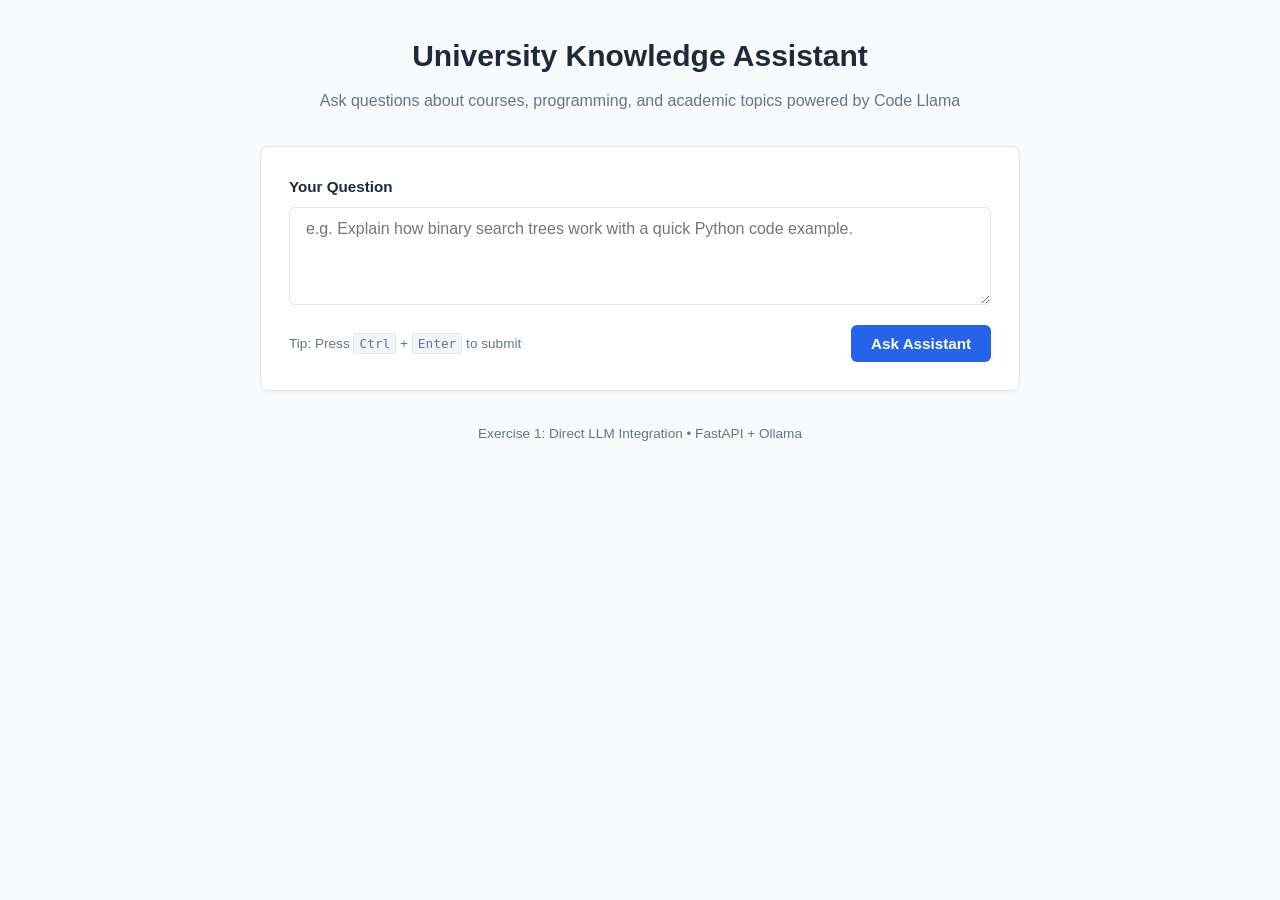
==== week-3/app/static/index.html @ bdd1252d "feat: add Week 3 Exercise 1 LLM application" ====
<!DOCTYPE html>
<html lang="en">
<head>
  <meta charset="UTF-8">
  <meta name="viewport" content="width=device-width, initial-scale=1.0">
  <title>University Knowledge Assistant</title>
  <link rel="stylesheet" href="style.css">
</head>
<body>
  <div class="container">
    <header class="app-header">
      <h1>University Knowledge Assistant</h1>
      <p class="subtitle">Ask questions about courses, programming, and academic topics powered by Code Llama</p>
    </header>

    <main class="app-card">
      <form id="ask-form">
        <label for="question-input" class="form-label">Your Question</label>
        <textarea
          id="question-input"
          name="question"
          rows="4"
          placeholder="e.g. Explain how binary search trees work with a quick Python code example."
          required
        ></textarea>
        
        <div class="form-actions">
          <span class="hint">Tip: Press <kbd>Ctrl</kbd> + <kbd>Enter</kbd> to submit</span>
          <button type="submit" id="ask-btn">Ask Assistant</button>
        </div>
      </form>

      <!-- Loading State -->
      <div id="loading-state" class="state-box hidden" role="status" aria-live="polite">
        <div class="spinner"></div>
        <p>Generating answer with Code Llama...</p>
      </div>

      <!-- Error Banner -->
      <div id="error-state" class="state-box error-box hidden" role="alert">
        <span class="error-icon">⚠️</span>
        <div class="error-content">
          <strong>Error:</strong>
          <span id="error-message"></span>
        </div>
      </div>

      <!-- Response Area -->
      <section id="response-container" class="response-section hidden" aria-live="polite">
        <div class="response-header">
          <h2>Assistant Response</h2>
          <button type="button" id="copy-btn" class="secondary-btn">Copy</button>
        </div>
        <div id="response-output" class="response-text"></div>
      </section>
    </main>

    <footer class="app-footer">
      <p>Exercise 1: Direct LLM Integration &bull; FastAPI + Ollama</p>
    </footer>
  </div>

  <script src="app.js"></script>
</body>
</html>
---- week-3/app/static/style.css ----
/* University Knowledge Assistant - Exercise 1 Styling */
:root {
  --primary-color: #2563eb;
  --primary-hover: #1d4ed8;
  --bg-color: #f8fafc;
  --card-bg: #ffffff;
  --text-main: #1e293b;
  --text-muted: #64748b;
  --border-color: #e2e8f0;
  --error-bg: #fef2f2;
  --error-border: #fecaca;
  --error-text: #991b1b;
  --code-bg: #f1f5f9;
}

* {
  box-sizing: border-box;
  margin: 0;
  padding: 0;
}

body {
  font-family: -apple-system, BlinkMacSystemFont, "Segoe UI", Roboto, "Helvetica Neue", Arial, sans-serif;
  background-color: var(--bg-color);
  color: var(--text-main);
  line-height: 1.6;
  padding: 2rem 1rem;
}

.container {
  max-width: 760px;
  margin: 0 auto;
}

.app-header {
  text-align: center;
  margin-bottom: 2rem;
}

.app-header h1 {
  font-size: 1.875rem;
  font-weight: 700;
  color: var(--text-main);
  margin-bottom: 0.5rem;
}

.app-header .subtitle {
  color: var(--text-muted);
  font-size: 1rem;
}

.app-card {
  background-color: var(--card-bg);
  border: 1px solid var(--border-color);
  border-radius: 8px;
  padding: 1.75rem;
  box-shadow: 0 1px 3px rgba(0, 0, 0, 0.05);
}

.form-label {
  display: block;
  font-weight: 600;
  margin-bottom: 0.5rem;
  font-size: 0.95rem;
}

textarea {
  width: 100%;
  padding: 0.75rem 1rem;
  border: 1px solid var(--border-color);
  border-radius: 6px;
  font-size: 1rem;
  font-family: inherit;
  resize: vertical;
  color: var(--text-main);
  outline: none;
  transition: border-color 0.15s ease;
}

textarea:focus {
  border-color: var(--primary-color);
  box-shadow: 0 0 0 3px rgba(37, 99, 235, 0.15);
}

.form-actions {
  display: flex;
  justify-content: space-between;
  align-items: center;
  margin-top: 0.75rem;
}

.hint {
  font-size: 0.85rem;
  color: var(--text-muted);
}

kbd {
  background: var(--code-bg);
  border: 1px solid var(--border-color);
  border-radius: 3px;
  padding: 2px 5px;
  font-size: 0.8rem;
}

button {
  cursor: pointer;
  font-weight: 600;
  border: none;
  border-radius: 6px;
  transition: background-color 0.15s ease;
}

#ask-btn {
  background-color: var(--primary-color);
  color: #ffffff;
  padding: 0.65rem 1.25rem;
  font-size: 0.95rem;
}

#ask-btn:hover:not(:disabled) {
  background-color: var(--primary-hover);
}

#ask-btn:disabled {
  background-color: #94a3b8;
  cursor: not-allowed;
}

.secondary-btn {
  background: transparent;
  border: 1px solid var(--border-color);
  color: var(--text-muted);
  padding: 0.25rem 0.65rem;
  font-size: 0.85rem;
}

.secondary-btn:hover {
  background-color: var(--code-bg);
  color: var(--text-main);
}

/* States */
.state-box {
  margin-top: 1.5rem;
  padding: 1rem;
  border-radius: 6px;
  display: flex;
  align-items: center;
  gap: 0.75rem;
}

#loading-state {
  background-color: #eff6ff;
  border: 1px solid #bfdbfe;
  color: #1e40af;
}

.spinner {
  width: 20px;
  height: 20px;
  border: 3px solid #bfdbfe;
  border-top-color: var(--primary-color);
  border-radius: 50%;
  animation: spin 0.8s linear infinite;
}

@keyframes spin {
  to { transform: rotate(360deg); }
}

.error-box {
  background-color: var(--error-bg);
  border: 1px solid var(--error-border);
  color: var(--error-text);
}

.error-icon {
  font-size: 1.25rem;
}

/* Response Section */
.response-section {
  margin-top: 1.75rem;
  padding-top: 1.5rem;
  border-top: 1px solid var(--border-color);
}

.response-header {
  display: flex;
  justify-content: space-between;
  align-items: center;
  margin-bottom: 0.75rem;
}

.response-header h2 {
  font-size: 1.15rem;
  font-weight: 600;
}

.response-text {
  background-color: var(--code-bg);
  border: 1px solid var(--border-color);
  border-radius: 6px;
  padding: 1rem;
  font-size: 0.95rem;
  white-space: pre-wrap;
  word-break: break-word;
  font-family: ui-monospace, SFMono-Regular, Menlo, Monaco, Consolas, monospace;
  color: #0f172a;
}

.app-footer {
  text-align: center;
  margin-top: 2rem;
  color: var(--text-muted);
  font-size: 0.85rem;
}

.hidden {
  display: none !important;
}
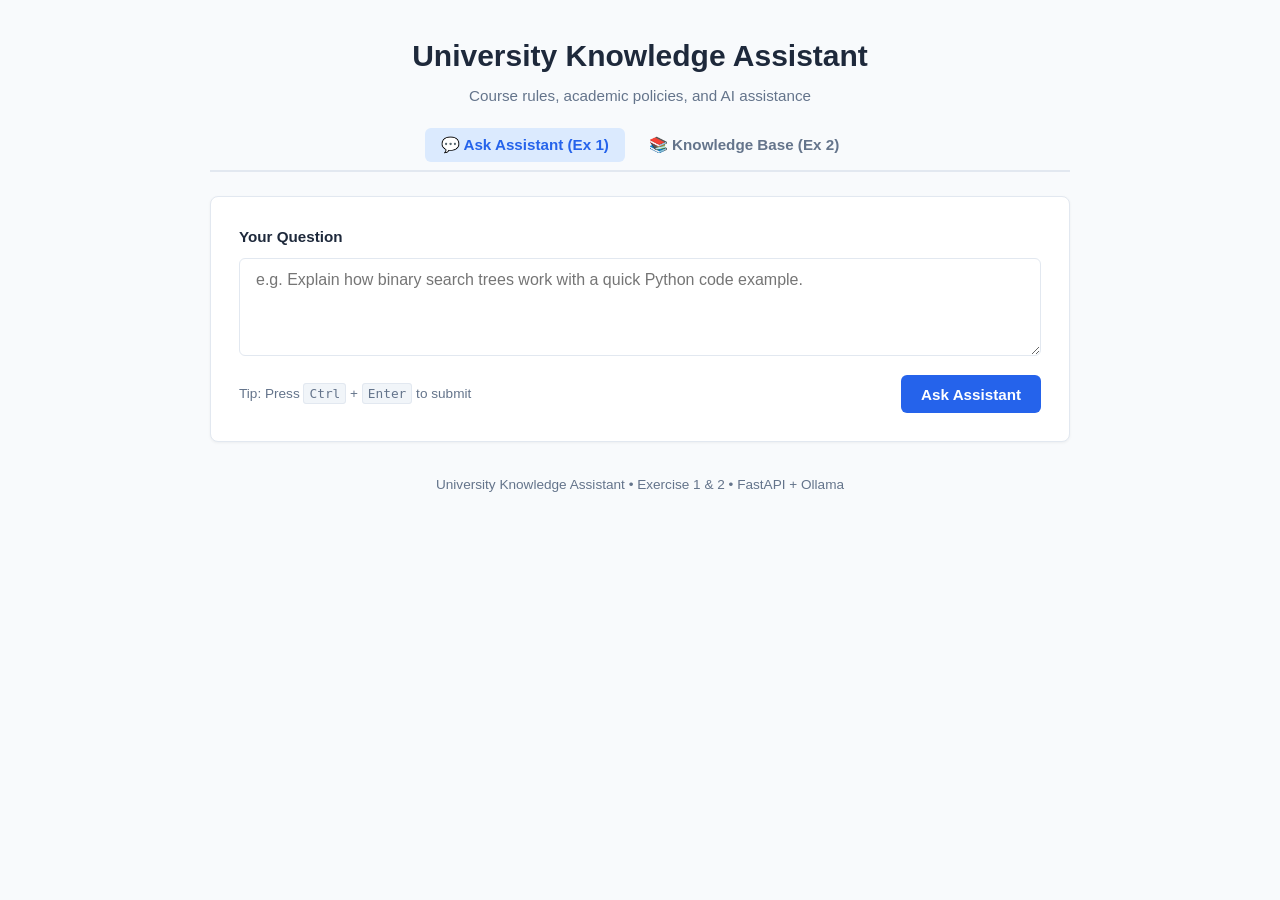
==== commit 3037d301: "feat: implement Week 3 Exercise 2 knowledge base" ====
--- a/week-3/app/static/index.html
+++ b/week-3/app/static/index.html
@@ -10,53 +10,123 @@
   <div class="container">
     <header class="app-header">
       <h1>University Knowledge Assistant</h1>
-      <p class="subtitle">Ask questions about courses, programming, and academic topics powered by Code Llama</p>
+      <p class="subtitle">Course rules, academic policies, and AI assistance</p>
+      
+      <!-- Tab Navigation -->
+      <nav class="nav-tabs" role="tablist">
+        <button type="button" class="tab-btn active" id="tab-ask" data-target="view-ask" role="tab" aria-selected="true">
+          💬 Ask Assistant (Ex 1)
+        </button>
+        <button type="button" class="tab-btn" id="tab-kb" data-target="view-kb" role="tab" aria-selected="false">
+          📚 Knowledge Base (Ex 2)
+        </button>
+      </nav>
     </header>
 
-    <main class="app-card">
-      <form id="ask-form">
-        <label for="question-input" class="form-label">Your Question</label>
-        <textarea
-          id="question-input"
-          name="question"
-          rows="4"
-          placeholder="e.g. Explain how binary search trees work with a quick Python code example."
-          required
-        ></textarea>
-        
-        <div class="form-actions">
-          <span class="hint">Tip: Press <kbd>Ctrl</kbd> + <kbd>Enter</kbd> to submit</span>
-          <button type="submit" id="ask-btn">Ask Assistant</button>
+    <!-- TAB 1: ASK ASSISTANT (EXERCISE 1) -->
+    <main id="view-ask" class="tab-view active">
+      <div class="app-card">
+        <form id="ask-form">
+          <label for="question-input" class="form-label">Your Question</label>
+          <textarea
+            id="question-input"
+            name="question"
+            rows="4"
+            placeholder="e.g. Explain how binary search trees work with a quick Python code example."
+            required
+          ></textarea>
+          
+          <div class="form-actions">
+            <span class="hint">Tip: Press <kbd>Ctrl</kbd> + <kbd>Enter</kbd> to submit</span>
+            <button type="submit" id="ask-btn">Ask Assistant</button>
+          </div>
+        </form>
+
+        <!-- Loading State -->
+        <div id="loading-state" class="state-box hidden" role="status" aria-live="polite">
+          <div class="spinner"></div>
+          <p>Generating answer with Code Llama...</p>
         </div>
-      </form>
 
-      <!-- Loading State -->
-      <div id="loading-state" class="state-box hidden" role="status" aria-live="polite">
-        <div class="spinner"></div>
-        <p>Generating answer with Code Llama...</p>
+        <!-- Error Banner -->
+        <div id="error-state" class="state-box error-box hidden" role="alert">
+          <span class="error-icon">⚠️</span>
+          <div class="error-content">
+            <strong>Error:</strong>
+            <span id="error-message"></span>
+          </div>
+        </div>
+
+        <!-- Response Area -->
+        <section id="response-container" class="response-section hidden" aria-live="polite">
+          <div class="response-header">
+            <h2>Assistant Response</h2>
+            <button type="button" id="copy-btn" class="secondary-btn">Copy</button>
+          </div>
+          <div id="response-output" class="response-text"></div>
+        </section>
       </div>
+    </main>
 
-      <!-- Error Banner -->
-      <div id="error-state" class="state-box error-box hidden" role="alert">
-        <span class="error-icon">⚠️</span>
-        <div class="error-content">
-          <strong>Error:</strong>
-          <span id="error-message"></span>
+    <!-- TAB 2: KNOWLEDGE BASE INSPECTOR (EXERCISE 2) -->
+    <section id="view-kb" class="tab-view hidden">
+      <!-- Knowledge Base Summary Bar -->
+      <div class="kb-summary-grid">
+        <div class="summary-card">
+          <span class="summary-label">Documents</span>
+          <span class="summary-value" id="stat-docs">-</span>
+        </div>
+        <div class="summary-card">
+          <span class="summary-label">Total Chunks</span>
+          <span class="summary-value" id="stat-chunks">-</span>
+        </div>
+        <div class="summary-card">
+          <span class="summary-label">Embedding Model</span>
+          <span class="summary-value font-mono" id="stat-model">-</span>
+        </div>
+        <div class="summary-card">
+          <span class="summary-label">Vector Dimension</span>
+          <span class="summary-value font-mono" id="stat-dim">-</span>
         </div>
       </div>
 
-      <!-- Response Area -->
-      <section id="response-container" class="response-section hidden" aria-live="polite">
-        <div class="response-header">
-          <h2>Assistant Response</h2>
-          <button type="button" id="copy-btn" class="secondary-btn">Copy</button>
+      <div class="kb-actions-bar">
+        <div class="kb-status-indicator">
+          <span class="status-dot" id="kb-status-dot"></span>
+          <span id="kb-status-text">Checking status...</span>
         </div>
-        <div id="response-output" class="response-text"></div>
-      </section>
-    </main>
+        <button type="button" id="btn-reindex" class="primary-btn-sm">
+          ⚡ Re-index Knowledge Base
+        </button>
+      </div>
+
+      <!-- Document & Chunk Inspection Layout -->
+      <div class="kb-inspector-container">
+        <!-- Document Selection & Preview -->
+        <div class="kb-panel">
+          <div class="panel-header">
+            <h3>Original University Documents</h3>
+            <select id="doc-selector" aria-label="Select document to inspect"></select>
+          </div>
+          <div class="doc-meta-info" id="doc-meta-info"></div>
+          <pre class="doc-preview-box" id="doc-preview-content">Select a document to view content...</pre>
+        </div>
+
+        <!-- Generated Chunks & Vector Representation -->
+        <div class="kb-panel">
+          <div class="panel-header">
+            <h3>Generated Chunks & Vector Vectors</h3>
+            <span class="chunk-count-badge" id="visible-chunk-count">0 Chunks</span>
+          </div>
+          <div id="chunks-list" class="chunks-container">
+            <p class="empty-notice">Load or select a document to inspect its semantic chunks.</p>
+          </div>
+        </div>
+      </div>
+    </section>
 
     <footer class="app-footer">
-      <p>Exercise 1: Direct LLM Integration &bull; FastAPI + Ollama</p>
+      <p>University Knowledge Assistant &bull; Exercise 1 & 2 &bull; FastAPI + Ollama</p>
     </footer>
   </div>
 
--- a/week-3/app/static/style.css
+++ b/week-3/app/static/style.css
@@ -1,4 +1,4 @@
-/* University Knowledge Assistant - Exercise 1 Styling */
+/* University Knowledge Assistant - Exercise 1 & 2 Styling */
 :root {
   --primary-color: #2563eb;
   --primary-hover: #1d4ed8;
@@ -11,6 +11,8 @@
   --error-border: #fecaca;
   --error-text: #991b1b;
   --code-bg: #f1f5f9;
+  --success-color: #10b981;
+  --warning-color: #f59e0b;
 }
 
 * {
@@ -28,25 +30,61 @@
 }
 
 .container {
-  max-width: 760px;
+  max-width: 860px;
   margin: 0 auto;
 }
 
 .app-header {
   text-align: center;
-  margin-bottom: 2rem;
+  margin-bottom: 1.5rem;
 }
 
 .app-header h1 {
   font-size: 1.875rem;
   font-weight: 700;
   color: var(--text-main);
-  margin-bottom: 0.5rem;
+  margin-bottom: 0.25rem;
 }
 
 .app-header .subtitle {
   color: var(--text-muted);
-  font-size: 1rem;
+  font-size: 0.95rem;
+  margin-bottom: 1.25rem;
+}
+
+/* Tabs */
+.nav-tabs {
+  display: flex;
+  justify-content: center;
+  gap: 0.5rem;
+  border-bottom: 2px solid var(--border-color);
+  padding-bottom: 0.5rem;
+}
+
+.tab-btn {
+  background: transparent;
+  border: none;
+  font-size: 0.95rem;
+  font-weight: 600;
+  color: var(--text-muted);
+  padding: 0.5rem 1rem;
+  border-radius: 6px;
+  cursor: pointer;
+  transition: all 0.15s ease;
+}
+
+.tab-btn:hover {
+  background-color: #e2e8f0;
+  color: var(--text-main);
+}
+
+.tab-btn.active {
+  background-color: #dbeafe;
+  color: var(--primary-color);
+}
+
+.tab-view {
+  margin-top: 1.25rem;
 }
 
 .app-card {
@@ -124,6 +162,17 @@
 #ask-btn:disabled {
   background-color: #94a3b8;
   cursor: not-allowed;
+}
+
+.primary-btn-sm {
+  background-color: var(--primary-color);
+  color: #ffffff;
+  padding: 0.45rem 0.85rem;
+  font-size: 0.85rem;
+}
+
+.primary-btn-sm:hover {
+  background-color: var(--primary-hover);
 }
 
 .secondary-btn {
@@ -209,6 +258,226 @@
   color: #0f172a;
 }
 
+/* ===================================================
+   Exercise 2: Knowledge Base Inspector Styles
+   =================================================== */
+
+.kb-summary-grid {
+  display: grid;
+  grid-template-columns: repeat(auto-fit, minmax(180px, 1fr));
+  gap: 0.75rem;
+  margin-bottom: 1rem;
+}
+
+.summary-card {
+  background: var(--card-bg);
+  border: 1px solid var(--border-color);
+  border-radius: 6px;
+  padding: 0.85rem 1rem;
+  display: flex;
+  flex-direction: column;
+}
+
+.summary-label {
+  font-size: 0.75rem;
+  text-transform: uppercase;
+  color: var(--text-muted);
+  font-weight: 600;
+  letter-spacing: 0.5px;
+}
+
+.summary-value {
+  font-size: 1.35rem;
+  font-weight: 700;
+  color: var(--text-main);
+  margin-top: 0.25rem;
+}
+
+.font-mono {
+  font-family: ui-monospace, SFMono-Regular, Menlo, Monaco, monospace;
+  font-size: 1rem;
+}
+
+.kb-actions-bar {
+  display: flex;
+  justify-content: space-between;
+  align-items: center;
+  background: var(--card-bg);
+  border: 1px solid var(--border-color);
+  border-radius: 6px;
+  padding: 0.65rem 1rem;
+  margin-bottom: 1.25rem;
+}
+
+.kb-status-indicator {
+  display: flex;
+  align-items: center;
+  gap: 0.5rem;
+  font-size: 0.9rem;
+  font-weight: 500;
+}
+
+.status-dot {
+  width: 10px;
+  height: 10px;
+  border-radius: 50%;
+  background-color: var(--text-muted);
+}
+
+.status-dot.ready {
+  background-color: var(--success-color);
+}
+
+.status-dot.warning {
+  background-color: var(--warning-color);
+}
+
+.kb-inspector-container {
+  display: flex;
+  flex-direction: column;
+  gap: 1.25rem;
+}
+
+.kb-panel {
+  background: var(--card-bg);
+  border: 1px solid var(--border-color);
+  border-radius: 8px;
+  padding: 1.25rem;
+}
+
+.panel-header {
+  display: flex;
+  justify-content: space-between;
+  align-items: center;
+  margin-bottom: 0.75rem;
+}
+
+.panel-header h3 {
+  font-size: 1.05rem;
+  font-weight: 600;
+}
+
+select {
+  padding: 0.4rem 0.75rem;
+  border: 1px solid var(--border-color);
+  border-radius: 6px;
+  font-size: 0.9rem;
+  background: #ffffff;
+  color: var(--text-main);
+  outline: none;
+}
+
+.doc-meta-info {
+  font-size: 0.8rem;
+  color: var(--text-muted);
+  margin-bottom: 0.5rem;
+}
+
+.doc-preview-box {
+  background: var(--code-bg);
+  border: 1px solid var(--border-color);
+  border-radius: 6px;
+  padding: 0.85rem;
+  font-size: 0.85rem;
+  font-family: ui-monospace, SFMono-Regular, Menlo, Monaco, monospace;
+  white-space: pre-wrap;
+  max-height: 220px;
+  overflow-y: auto;
+}
+
+.chunk-count-badge {
+  background: #e0f2fe;
+  color: #0369a1;
+  padding: 0.2rem 0.6rem;
+  border-radius: 12px;
+  font-size: 0.8rem;
+  font-weight: 600;
+}
+
+.chunks-container {
+  display: flex;
+  flex-direction: column;
+  gap: 0.85rem;
+  max-height: 480px;
+  overflow-y: auto;
+  padding-right: 0.25rem;
+}
+
+.chunk-card {
+  border: 1px solid var(--border-color);
+  border-radius: 6px;
+  padding: 0.85rem;
+  background: #fafafa;
+}
+
+.chunk-header {
+  display: flex;
+  justify-content: space-between;
+  align-items: center;
+  margin-bottom: 0.4rem;
+}
+
+.chunk-id-tag {
+  font-weight: 600;
+  font-size: 0.8rem;
+  background: #e2e8f0;
+  padding: 0.15rem 0.45rem;
+  border-radius: 4px;
+  font-family: ui-monospace, SFMono-Regular, Menlo, monospace;
+}
+
+.chunk-section-tag {
+  font-size: 0.8rem;
+  color: var(--text-muted);
+  font-weight: 500;
+}
+
+.chunk-body {
+  font-size: 0.9rem;
+  line-height: 1.5;
+  color: var(--text-main);
+  margin-bottom: 0.65rem;
+  background: #ffffff;
+  padding: 0.5rem;
+  border-radius: 4px;
+  border: 1px solid #f1f5f9;
+}
+
+.chunk-vector-box {
+  background: #f8fafc;
+  border: 1px solid #e2e8f0;
+  border-radius: 4px;
+  padding: 0.45rem 0.65rem;
+  font-size: 0.78rem;
+  font-family: ui-monospace, SFMono-Regular, Menlo, monospace;
+}
+
+.vector-summary {
+  display: flex;
+  justify-content: space-between;
+  cursor: pointer;
+  user-select: none;
+  font-weight: 600;
+  color: var(--primary-color);
+}
+
+.vector-full {
+  margin-top: 0.4rem;
+  padding-top: 0.4rem;
+  border-top: 1px dashed var(--border-color);
+  word-break: break-all;
+  color: var(--text-muted);
+  max-height: 100px;
+  overflow-y: auto;
+}
+
+.empty-notice {
+  color: var(--text-muted);
+  font-size: 0.9rem;
+  text-align: center;
+  padding: 1.5rem;
+}
+
 .app-footer {
   text-align: center;
   margin-top: 2rem;
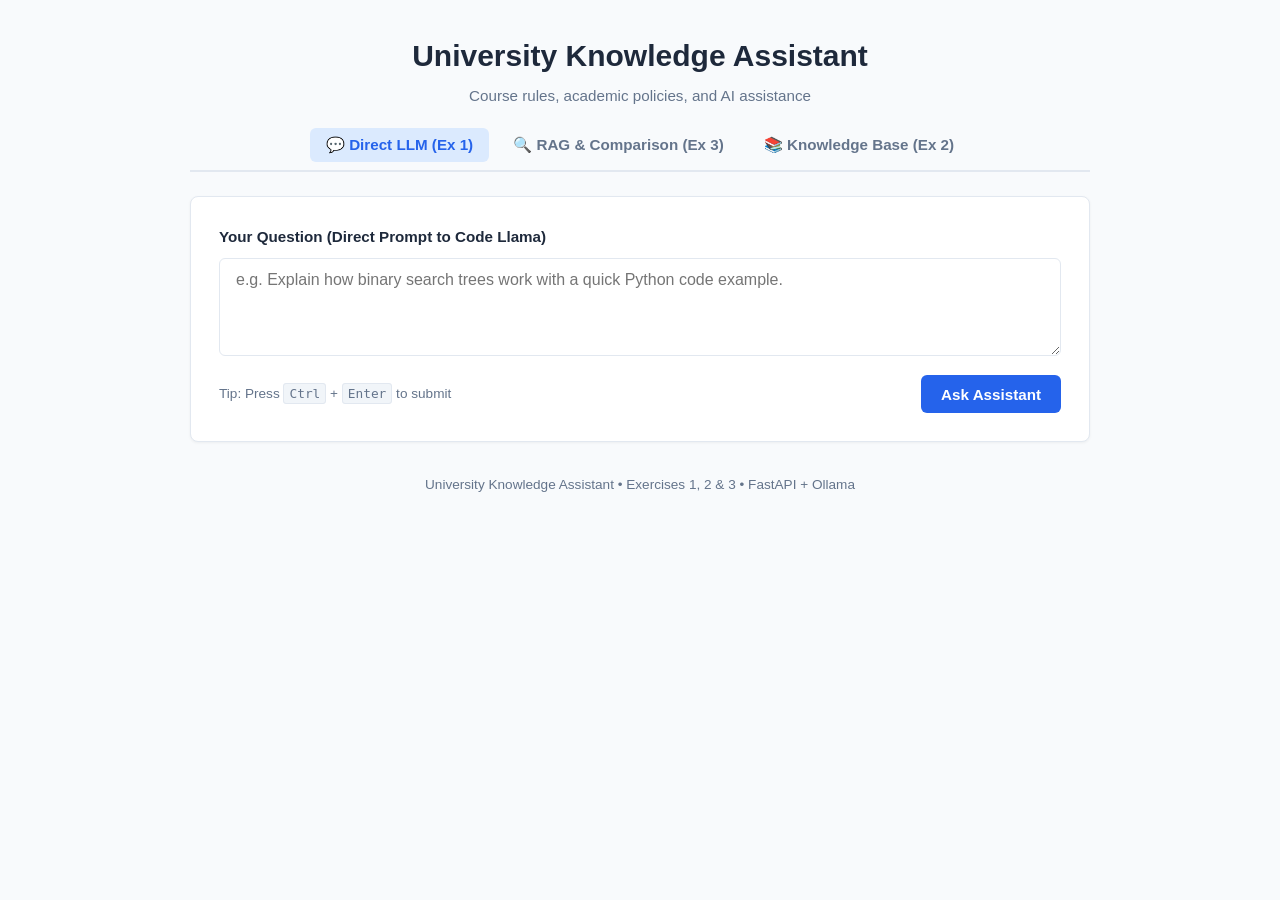
==== commit 884a8088: "feat: implement Week 3 Exercise 3 RAG pipeline" ====
--- a/week-3/app/static/index.html
+++ b/week-3/app/static/index.html
@@ -15,7 +15,10 @@
       <!-- Tab Navigation -->
       <nav class="nav-tabs" role="tablist">
         <button type="button" class="tab-btn active" id="tab-ask" data-target="view-ask" role="tab" aria-selected="true">
-          💬 Ask Assistant (Ex 1)
+          💬 Direct LLM (Ex 1)
+        </button>
+        <button type="button" class="tab-btn" id="tab-rag" data-target="view-rag" role="tab" aria-selected="false">
+          🔍 RAG & Comparison (Ex 3)
         </button>
         <button type="button" class="tab-btn" id="tab-kb" data-target="view-kb" role="tab" aria-selected="false">
           📚 Knowledge Base (Ex 2)
@@ -23,11 +26,13 @@
       </nav>
     </header>
 
-    <!-- TAB 1: ASK ASSISTANT (EXERCISE 1) -->
+    <!-- ===================================================
+         TAB 1: DIRECT LLM (EXERCISE 1 - PRESERVED UNTOUCHED)
+         =================================================== -->
     <main id="view-ask" class="tab-view active">
       <div class="app-card">
         <form id="ask-form">
-          <label for="question-input" class="form-label">Your Question</label>
+          <label for="question-input" class="form-label">Your Question (Direct Prompt to Code Llama)</label>
           <textarea
             id="question-input"
             name="question"
@@ -60,7 +65,7 @@
         <!-- Response Area -->
         <section id="response-container" class="response-section hidden" aria-live="polite">
           <div class="response-header">
-            <h2>Assistant Response</h2>
+            <h2>Direct LLM Response</h2>
             <button type="button" id="copy-btn" class="secondary-btn">Copy</button>
           </div>
           <div id="response-output" class="response-text"></div>
@@ -68,7 +73,113 @@
       </div>
     </main>
 
-    <!-- TAB 2: KNOWLEDGE BASE INSPECTOR (EXERCISE 2) -->
+    <!-- ===================================================
+         TAB 2: RAG & COMPARISON (EXERCISE 3)
+         =================================================== -->
+    <section id="view-rag" class="tab-view hidden">
+      <div class="app-card">
+        <div class="rag-info-banner">
+          <span class="info-icon">ℹ️</span>
+          <div>
+            <strong>Retrieval-Augmented Generation (RAG):</strong>
+            Questions are converted to query vectors, matched against the university policy knowledge base via cosine similarity, and provided as grounded evidence to Code Llama.
+          </div>
+        </div>
+
+        <form id="rag-form">
+          <label for="rag-question-input" class="form-label">Ask About University Policies</label>
+          <textarea
+            id="rag-question-input"
+            name="rag-question"
+            rows="3"
+            placeholder="e.g. What is the minimum attendance required and can it be condoned on medical grounds?"
+            required
+          ></textarea>
+
+          <div class="rag-options-row">
+            <div class="top-k-selector">
+              <label for="rag-top-k">Retrieve Top-K Chunks:</label>
+              <select id="rag-top-k">
+                <option value="2">2 Chunks</option>
+                <option value="3" selected>3 Chunks</option>
+                <option value="5">5 Chunks</option>
+              </select>
+            </div>
+            <div class="rag-btn-group">
+              <button type="button" id="btn-rag-ask" class="primary-btn">
+                🔍 Ask with RAG
+              </button>
+              <button type="button" id="btn-rag-compare" class="compare-btn">
+                ⚖️ Compare Direct vs RAG
+              </button>
+            </div>
+          </div>
+        </form>
+
+        <!-- RAG Loading State -->
+        <div id="rag-loading-state" class="state-box hidden" role="status" aria-live="polite">
+          <div class="spinner"></div>
+          <p id="rag-loading-text">Performing vector similarity search & running Code Llama...</p>
+        </div>
+
+        <!-- RAG Error Banner -->
+        <div id="rag-error-state" class="state-box error-box hidden" role="alert">
+          <span class="error-icon">⚠️</span>
+          <div class="error-content">
+            <strong>Error:</strong>
+            <span id="rag-error-message"></span>
+          </div>
+        </div>
+
+        <!-- RAG Single Response Output -->
+        <div id="rag-single-output-container" class="hidden">
+          <section class="response-section">
+            <div class="response-header">
+              <h2>Grounded Assistant Response</h2>
+              <button type="button" id="rag-copy-btn" class="secondary-btn">Copy</button>
+            </div>
+            <div id="rag-single-answer" class="response-text"></div>
+          </section>
+        </div>
+
+        <!-- Comparison Side-by-Side Output -->
+        <div id="rag-compare-output-container" class="hidden">
+          <div class="compare-grid">
+            <div class="compare-column">
+              <div class="compare-col-header direct-header">
+                <h3>Direct LLM (Without Retrieval)</h3>
+                <span class="pill-badge">Exercise 1 Flow</span>
+              </div>
+              <p class="compare-hint">Raw model completion without policy knowledge base.</p>
+              <div id="compare-direct-answer" class="response-text compare-text"></div>
+            </div>
+
+            <div class="compare-column">
+              <div class="compare-col-header rag-header">
+                <h3>RAG Augmented (With Context)</h3>
+                <span class="pill-badge green-badge">Exercise 3 Flow</span>
+              </div>
+              <p class="compare-hint">Grounded response conditioned on retrieved policy chunks.</p>
+              <div id="compare-rag-answer" class="response-text compare-text"></div>
+            </div>
+          </div>
+        </div>
+
+        <!-- Retrieved Context Chunks Display (Shows for both RAG and Compare) -->
+        <section id="retrieved-context-container" class="retrieved-context-section hidden">
+          <div class="context-header">
+            <h3>Retrieved Context Evidence (Cosine Similarity Ranking)</h3>
+            <span class="similarity-info-tag">Pure Python Cosine Similarity</span>
+          </div>
+          <p class="context-subtext">These policy chunks were retrieved from the knowledge base and injected into the prompt:</p>
+          <div id="retrieved-chunks-list" class="retrieved-chunks-grid"></div>
+        </section>
+      </div>
+    </section>
+
+    <!-- ===================================================
+         TAB 3: KNOWLEDGE BASE INSPECTOR (EXERCISE 2)
+         =================================================== -->
     <section id="view-kb" class="tab-view hidden">
       <!-- Knowledge Base Summary Bar -->
       <div class="kb-summary-grid">
@@ -126,7 +237,7 @@
     </section>
 
     <footer class="app-footer">
-      <p>University Knowledge Assistant &bull; Exercise 1 & 2 &bull; FastAPI + Ollama</p>
+      <p>University Knowledge Assistant &bull; Exercises 1, 2 & 3 &bull; FastAPI + Ollama</p>
     </footer>
   </div>
 
--- a/week-3/app/static/style.css
+++ b/week-3/app/static/style.css
@@ -1,7 +1,9 @@
-/* University Knowledge Assistant - Exercise 1 & 2 Styling */
+/* University Knowledge Assistant - Exercise 1, 2 & 3 Styling */
 :root {
   --primary-color: #2563eb;
   --primary-hover: #1d4ed8;
+  --compare-color: #7c3aed;
+  --compare-hover: #6d28d9;
   --bg-color: #f8fafc;
   --card-bg: #ffffff;
   --text-main: #1e293b;
@@ -30,7 +32,7 @@
 }
 
 .container {
-  max-width: 860px;
+  max-width: 900px;
   margin: 0 auto;
 }
 
@@ -148,20 +150,31 @@
   transition: background-color 0.15s ease;
 }
 
-#ask-btn {
+#ask-btn, .primary-btn {
   background-color: var(--primary-color);
   color: #ffffff;
   padding: 0.65rem 1.25rem;
   font-size: 0.95rem;
 }
 
-#ask-btn:hover:not(:disabled) {
+#ask-btn:hover:not(:disabled), .primary-btn:hover:not(:disabled) {
   background-color: var(--primary-hover);
 }
 
-#ask-btn:disabled {
+#ask-btn:disabled, .primary-btn:disabled, .compare-btn:disabled {
   background-color: #94a3b8;
   cursor: not-allowed;
+}
+
+.compare-btn {
+  background-color: var(--compare-color);
+  color: #ffffff;
+  padding: 0.65rem 1.25rem;
+  font-size: 0.95rem;
+}
+
+.compare-btn:hover:not(:disabled) {
+  background-color: var(--compare-hover);
 }
 
 .primary-btn-sm {
@@ -198,7 +211,7 @@
   gap: 0.75rem;
 }
 
-#loading-state {
+#loading-state, #rag-loading-state {
   background-color: #eff6ff;
   border: 1px solid #bfdbfe;
   color: #1e40af;
@@ -259,6 +272,191 @@
 }
 
 /* ===================================================
+   Exercise 3: RAG & Comparison Styles
+   =================================================== */
+
+.rag-info-banner {
+  background-color: #f0fdf4;
+  border: 1px solid #bbf7d0;
+  color: #166534;
+  border-radius: 6px;
+  padding: 0.85rem 1rem;
+  display: flex;
+  align-items: flex-start;
+  gap: 0.75rem;
+  margin-bottom: 1.25rem;
+  font-size: 0.9rem;
+}
+
+.rag-options-row {
+  display: flex;
+  justify-content: space-between;
+  align-items: center;
+  flex-wrap: wrap;
+  gap: 0.75rem;
+  margin-top: 0.75rem;
+}
+
+.top-k-selector {
+  display: flex;
+  align-items: center;
+  gap: 0.5rem;
+  font-size: 0.9rem;
+  color: var(--text-muted);
+}
+
+.rag-btn-group {
+  display: flex;
+  gap: 0.65rem;
+}
+
+/* Side-by-Side Comparison Layout */
+.compare-grid {
+  display: grid;
+  grid-template-columns: 1fr 1fr;
+  gap: 1.25rem;
+  margin-top: 1.75rem;
+  padding-top: 1.5rem;
+  border-top: 1px solid var(--border-color);
+}
+
+@media (max-width: 720px) {
+  .compare-grid {
+    grid-template-columns: 1fr;
+  }
+}
+
+.compare-column {
+  display: flex;
+  flex-direction: column;
+}
+
+.compare-col-header {
+  display: flex;
+  justify-content: space-between;
+  align-items: center;
+  margin-bottom: 0.25rem;
+}
+
+.compare-col-header h3 {
+  font-size: 1.05rem;
+  font-weight: 600;
+}
+
+.direct-header h3 {
+  color: #475569;
+}
+
+.rag-header h3 {
+  color: #15803d;
+}
+
+.compare-hint {
+  font-size: 0.8rem;
+  color: var(--text-muted);
+  margin-bottom: 0.6rem;
+}
+
+.pill-badge {
+  font-size: 0.72rem;
+  font-weight: 600;
+  background: #e2e8f0;
+  color: #475569;
+  padding: 0.15rem 0.5rem;
+  border-radius: 12px;
+}
+
+.green-badge {
+  background: #dcfce7;
+  color: #15803d;
+}
+
+.compare-text {
+  flex: 1;
+  min-height: 180px;
+}
+
+/* Retrieved Context Section */
+.retrieved-context-section {
+  margin-top: 2rem;
+  padding-top: 1.5rem;
+  border-top: 1px solid var(--border-color);
+}
+
+.context-header {
+  display: flex;
+  justify-content: space-between;
+  align-items: center;
+  margin-bottom: 0.25rem;
+}
+
+.context-header h3 {
+  font-size: 1.05rem;
+  font-weight: 600;
+}
+
+.similarity-info-tag {
+  font-size: 0.75rem;
+  background: #ede9fe;
+  color: #6d28d9;
+  font-weight: 600;
+  padding: 0.2rem 0.5rem;
+  border-radius: 4px;
+}
+
+.context-subtext {
+  font-size: 0.85rem;
+  color: var(--text-muted);
+  margin-bottom: 1rem;
+}
+
+.retrieved-chunks-grid {
+  display: flex;
+  flex-direction: column;
+  gap: 0.75rem;
+}
+
+.retrieved-chunk-card {
+  border: 1px solid #cbd5e1;
+  border-left: 4px solid var(--primary-color);
+  background: #ffffff;
+  border-radius: 6px;
+  padding: 0.85rem 1rem;
+}
+
+.chunk-meta-row {
+  display: flex;
+  justify-content: space-between;
+  align-items: center;
+  margin-bottom: 0.4rem;
+  font-size: 0.8rem;
+}
+
+.chunk-source-tag {
+  font-weight: 600;
+  color: var(--text-main);
+}
+
+.similarity-score-badge {
+  background: #dbeafe;
+  color: #1d4ed8;
+  padding: 0.2rem 0.55rem;
+  border-radius: 12px;
+  font-weight: 700;
+  font-family: ui-monospace, SFMono-Regular, Menlo, monospace;
+}
+
+.chunk-snippet-text {
+  font-size: 0.88rem;
+  color: #334155;
+  line-height: 1.5;
+  background: #f8fafc;
+  padding: 0.6rem;
+  border-radius: 4px;
+  border: 1px solid #f1f5f9;
+}
+
+/* ===================================================
    Exercise 2: Knowledge Base Inspector Styles
    =================================================== */
 
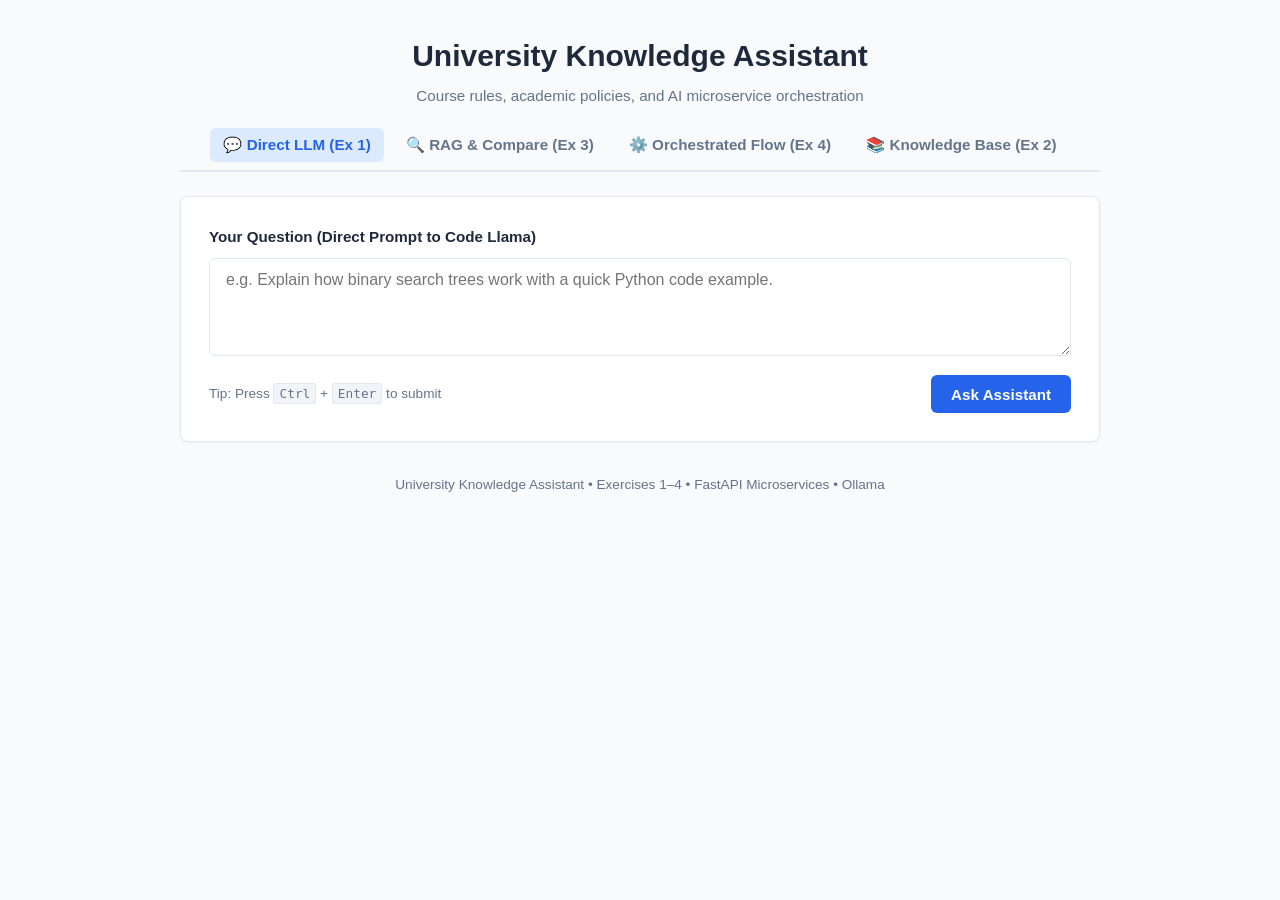
==== commit d1538e00: "feat: implement Week 3 Exercise 4 microservices orchestration" ====
--- a/week-3/app/static/index.html
+++ b/week-3/app/static/index.html
@@ -10,7 +10,7 @@
   <div class="container">
     <header class="app-header">
       <h1>University Knowledge Assistant</h1>
-      <p class="subtitle">Course rules, academic policies, and AI assistance</p>
+      <p class="subtitle">Course rules, academic policies, and AI microservice orchestration</p>
       
       <!-- Tab Navigation -->
       <nav class="nav-tabs" role="tablist">
@@ -18,7 +18,10 @@
           💬 Direct LLM (Ex 1)
         </button>
         <button type="button" class="tab-btn" id="tab-rag" data-target="view-rag" role="tab" aria-selected="false">
-          🔍 RAG & Comparison (Ex 3)
+          🔍 RAG & Compare (Ex 3)
+        </button>
+        <button type="button" class="tab-btn" id="tab-orchestrate" data-target="view-orchestrate" role="tab" aria-selected="false">
+          ⚙️ Orchestrated Flow (Ex 4)
         </button>
         <button type="button" class="tab-btn" id="tab-kb" data-target="view-kb" role="tab" aria-selected="false">
           📚 Knowledge Base (Ex 2)
@@ -178,7 +181,131 @@
     </section>
 
     <!-- ===================================================
-         TAB 3: KNOWLEDGE BASE INSPECTOR (EXERCISE 2)
+         TAB 3: ORCHESTRATED FLOW (EXERCISE 4)
+         =================================================== -->
+    <section id="view-orchestrate" class="tab-view hidden">
+      <!-- 3 Service Cards -->
+      <div class="services-topology-grid">
+        <div class="service-card" id="card-app-service">
+          <div class="service-card-header">
+            <span class="service-port">:8000</span>
+            <span class="service-status-dot active"></span>
+          </div>
+          <div class="service-card-title">Application Service</div>
+          <p class="service-card-desc">Gateway, Web UI & Orchestrator</p>
+          <span class="service-endpoint-tag">POST /api/orchestrate</span>
+        </div>
+
+        <div class="service-arrow">➔</div>
+
+        <div class="service-card" id="card-retrieval-service">
+          <div class="service-card-header">
+            <span class="service-port">:8001</span>
+            <span class="service-status-dot active"></span>
+          </div>
+          <div class="service-card-title">Retrieval Service</div>
+          <p class="service-card-desc">Embeddings & Cosine Search</p>
+          <span class="service-endpoint-tag">POST /retrieve</span>
+        </div>
+
+        <div class="service-arrow">➔</div>
+
+        <div class="service-card" id="card-llm-service">
+          <div class="service-card-header">
+            <span class="service-port">:8002</span>
+            <span class="service-status-dot active"></span>
+          </div>
+          <div class="service-card-title">LLM Service</div>
+          <p class="service-card-desc">Ollama Code Llama Interface</p>
+          <span class="service-endpoint-tag">POST /generate</span>
+        </div>
+      </div>
+
+      <div class="app-card" style="margin-top: 1rem;">
+        <!-- Architecture Workflow Diagram -->
+        <div class="flow-diagram-container">
+          <div class="flow-step-box">Browser</div>
+          <span class="flow-arrow">➔ :8000</span>
+          <div class="flow-step-box active-box">App Orchestrator</div>
+          <span class="flow-arrow">➔ :8001 /retrieve</span>
+          <div class="flow-step-box">Retrieval Svc</div>
+          <span class="flow-arrow">➔ :8002 /generate</span>
+          <div class="flow-step-box">LLM Svc</div>
+        </div>
+
+        <form id="orchestrate-form" style="margin-top: 1.25rem;">
+          <label for="orch-question-input" class="form-label">Ask Orchestrated Question</label>
+          <textarea
+            id="orch-question-input"
+            rows="3"
+            placeholder="e.g. What is the minimum attendance requirement and what happens if I am debarred?"
+            required
+          ></textarea>
+
+          <div class="rag-options-row">
+            <div class="top-k-selector">
+              <label for="orch-top-k">Top-K Context Chunks:</label>
+              <select id="orch-top-k">
+                <option value="2">2 Chunks</option>
+                <option value="3" selected>3 Chunks</option>
+                <option value="4">4 Chunks</option>
+              </select>
+            </div>
+            <button type="button" id="btn-orchestrate-run" class="primary-btn">
+              ⚡ Execute Orchestrated Pipeline
+            </button>
+          </div>
+        </form>
+
+        <!-- Orchestration Loading State -->
+        <div id="orch-loading-state" class="state-box hidden" role="status" aria-live="polite">
+          <div class="spinner"></div>
+          <p id="orch-loading-text">Orchestrating request across microservices (:8000 ➔ :8001 ➔ :8002)...</p>
+        </div>
+
+        <!-- Orchestration Error Banner -->
+        <div id="orch-error-state" class="state-box error-box hidden" role="alert">
+          <span class="error-icon">⚠️</span>
+          <div class="error-content">
+            <strong>Orchestration Error:</strong>
+            <span id="orch-error-message"></span>
+          </div>
+        </div>
+
+        <!-- Orchestration Output View -->
+        <div id="orch-output-container" class="hidden">
+          <!-- Final Answer -->
+          <section class="response-section">
+            <div class="response-header">
+              <h2>Orchestrated Grounded Answer</h2>
+              <button type="button" id="orch-copy-btn" class="secondary-btn">Copy</button>
+            </div>
+            <div id="orch-answer-text" class="response-text"></div>
+          </section>
+
+          <!-- Orchestration Trace Timeline -->
+          <section class="orchestration-trace-section">
+            <div class="trace-header-row">
+              <h3>Orchestration Trace (Monotonic Timings)</h3>
+              <span class="total-time-badge" id="orch-total-time">Total: 0.0 ms</span>
+            </div>
+            <p class="context-subtext">Verified HTTP communication trace recorded by the Application Service:</p>
+            <div class="timeline-container" id="orch-timeline-list"></div>
+          </section>
+
+          <!-- Retrieved Chunks -->
+          <section class="retrieved-context-section">
+            <div class="context-header">
+              <h3>Chunks Retrieved from Retrieval Service (:8001)</h3>
+            </div>
+            <div id="orch-chunks-list" class="retrieved-chunks-grid"></div>
+          </section>
+        </div>
+      </div>
+    </section>
+
+    <!-- ===================================================
+         TAB 4: KNOWLEDGE BASE INSPECTOR (EXERCISE 2)
          =================================================== -->
     <section id="view-kb" class="tab-view hidden">
       <!-- Knowledge Base Summary Bar -->
@@ -237,7 +364,7 @@
     </section>
 
     <footer class="app-footer">
-      <p>University Knowledge Assistant &bull; Exercises 1, 2 & 3 &bull; FastAPI + Ollama</p>
+      <p>University Knowledge Assistant &bull; Exercises 1–4 &bull; FastAPI Microservices &bull; Ollama</p>
     </footer>
   </div>
 
--- a/week-3/app/static/style.css
+++ b/week-3/app/static/style.css
@@ -1,4 +1,4 @@
-/* University Knowledge Assistant - Exercise 1, 2 & 3 Styling */
+/* University Knowledge Assistant - Exercise 1, 2, 3 & 4 Styling */
 :root {
   --primary-color: #2563eb;
   --primary-hover: #1d4ed8;
@@ -32,7 +32,7 @@
 }
 
 .container {
-  max-width: 900px;
+  max-width: 920px;
   margin: 0 auto;
 }
 
@@ -61,6 +61,7 @@
   gap: 0.5rem;
   border-bottom: 2px solid var(--border-color);
   padding-bottom: 0.5rem;
+  flex-wrap: wrap;
 }
 
 .tab-btn {
@@ -69,7 +70,7 @@
   font-size: 0.95rem;
   font-weight: 600;
   color: var(--text-muted);
-  padding: 0.5rem 1rem;
+  padding: 0.5rem 0.85rem;
   border-radius: 6px;
   cursor: pointer;
   transition: all 0.15s ease;
@@ -211,7 +212,7 @@
   gap: 0.75rem;
 }
 
-#loading-state, #rag-loading-state {
+#loading-state, #rag-loading-state, #orch-loading-state {
   background-color: #eff6ff;
   border: 1px solid #bfdbfe;
   color: #1e40af;
@@ -242,8 +243,8 @@
 
 /* Response Section */
 .response-section {
-  margin-top: 1.75rem;
-  padding-top: 1.5rem;
+  margin-top: 1.5rem;
+  padding-top: 1.25rem;
   border-top: 1px solid var(--border-color);
 }
 
@@ -310,7 +311,6 @@
   gap: 0.65rem;
 }
 
-/* Side-by-Side Comparison Layout */
 .compare-grid {
   display: grid;
   grid-template-columns: 1fr 1fr;
@@ -376,10 +376,9 @@
   min-height: 180px;
 }
 
-/* Retrieved Context Section */
 .retrieved-context-section {
-  margin-top: 2rem;
-  padding-top: 1.5rem;
+  margin-top: 1.75rem;
+  padding-top: 1.25rem;
   border-top: 1px solid var(--border-color);
 }
 
@@ -407,7 +406,7 @@
 .context-subtext {
   font-size: 0.85rem;
   color: var(--text-muted);
-  margin-bottom: 1rem;
+  margin-bottom: 0.75rem;
 }
 
 .retrieved-chunks-grid {
@@ -457,6 +456,207 @@
 }
 
 /* ===================================================
+   Exercise 4: Microservices & Orchestration Styles
+   =================================================== */
+
+.services-topology-grid {
+  display: flex;
+  align-items: center;
+  justify-content: space-between;
+  gap: 0.5rem;
+  margin-bottom: 1rem;
+  flex-wrap: wrap;
+}
+
+.service-card {
+  flex: 1;
+  min-width: 200px;
+  background: var(--card-bg);
+  border: 1px solid var(--border-color);
+  border-radius: 8px;
+  padding: 0.85rem 1rem;
+  box-shadow: 0 1px 2px rgba(0,0,0,0.04);
+}
+
+.service-card-header {
+  display: flex;
+  justify-content: space-between;
+  align-items: center;
+  margin-bottom: 0.25rem;
+}
+
+.service-port {
+  font-family: ui-monospace, SFMono-Regular, Menlo, monospace;
+  font-size: 0.8rem;
+  font-weight: 700;
+  color: var(--primary-color);
+  background: #eff6ff;
+  padding: 0.1rem 0.45rem;
+  border-radius: 4px;
+}
+
+.service-status-dot {
+  width: 8px;
+  height: 8px;
+  border-radius: 50%;
+  background-color: var(--success-color);
+}
+
+.service-card-title {
+  font-size: 0.95rem;
+  font-weight: 700;
+  color: var(--text-main);
+}
+
+.service-card-desc {
+  font-size: 0.8rem;
+  color: var(--text-muted);
+  margin-bottom: 0.4rem;
+}
+
+.service-endpoint-tag {
+  font-size: 0.72rem;
+  font-family: ui-monospace, monospace;
+  background: #f1f5f9;
+  color: #475569;
+  padding: 0.15rem 0.4rem;
+  border-radius: 4px;
+}
+
+.service-arrow {
+  color: var(--text-muted);
+  font-weight: bold;
+  font-size: 1.1rem;
+}
+
+@media (max-width: 680px) {
+  .service-arrow { display: none; }
+}
+
+.flow-diagram-container {
+  display: flex;
+  align-items: center;
+  gap: 0.4rem;
+  background: #f8fafc;
+  border: 1px solid var(--border-color);
+  border-radius: 6px;
+  padding: 0.65rem 0.85rem;
+  overflow-x: auto;
+  font-size: 0.8rem;
+  font-weight: 600;
+}
+
+.flow-step-box {
+  background: #ffffff;
+  border: 1px solid var(--border-color);
+  padding: 0.25rem 0.6rem;
+  border-radius: 4px;
+  color: var(--text-main);
+  white-space: nowrap;
+}
+
+.flow-step-box.active-box {
+  background: #eff6ff;
+  border-color: #bfdbfe;
+  color: var(--primary-color);
+}
+
+.flow-arrow {
+  color: var(--text-muted);
+  font-size: 0.75rem;
+  white-space: nowrap;
+}
+
+/* Orchestration Trace Section */
+.orchestration-trace-section {
+  margin-top: 1.75rem;
+  padding-top: 1.25rem;
+  border-top: 1px solid var(--border-color);
+}
+
+.trace-header-row {
+  display: flex;
+  justify-content: space-between;
+  align-items: center;
+  margin-bottom: 0.25rem;
+}
+
+.trace-header-row h3 {
+  font-size: 1.05rem;
+  font-weight: 600;
+}
+
+.total-time-badge {
+  font-family: ui-monospace, SFMono-Regular, monospace;
+  font-size: 0.85rem;
+  font-weight: 700;
+  background: #ecfdf5;
+  color: #047857;
+  padding: 0.25rem 0.65rem;
+  border-radius: 12px;
+  border: 1px solid #a7f3d0;
+}
+
+.timeline-container {
+  display: flex;
+  flex-direction: column;
+  gap: 0.5rem;
+  margin-top: 0.5rem;
+}
+
+.timeline-item {
+  display: flex;
+  align-items: center;
+  gap: 0.75rem;
+  background: #ffffff;
+  border: 1px solid var(--border-color);
+  border-radius: 6px;
+  padding: 0.6rem 0.85rem;
+  font-size: 0.85rem;
+}
+
+.timeline-step-badge {
+  font-family: ui-monospace, monospace;
+  font-weight: 700;
+  font-size: 0.75rem;
+  background: #eff6ff;
+  color: var(--primary-color);
+  border: 1px solid #bfdbfe;
+  padding: 0.15rem 0.45rem;
+  border-radius: 12px;
+  white-space: nowrap;
+}
+
+.timeline-service-name {
+  font-weight: 600;
+  color: var(--text-main);
+  min-width: 140px;
+}
+
+.timeline-action-text {
+  color: #334155;
+  flex: 1;
+}
+
+.timeline-time-tag {
+  font-family: ui-monospace, monospace;
+  font-size: 0.8rem;
+  color: var(--text-muted);
+  background: #f1f5f9;
+  padding: 0.15rem 0.45rem;
+  border-radius: 4px;
+  white-space: nowrap;
+}
+
+.timeline-status-tag {
+  font-size: 0.72rem;
+  font-weight: 700;
+  text-transform: uppercase;
+  color: var(--success-color);
+  white-space: nowrap;
+}
+
+/* ===================================================
    Exercise 2: Knowledge Base Inspector Styles
    =================================================== */
 
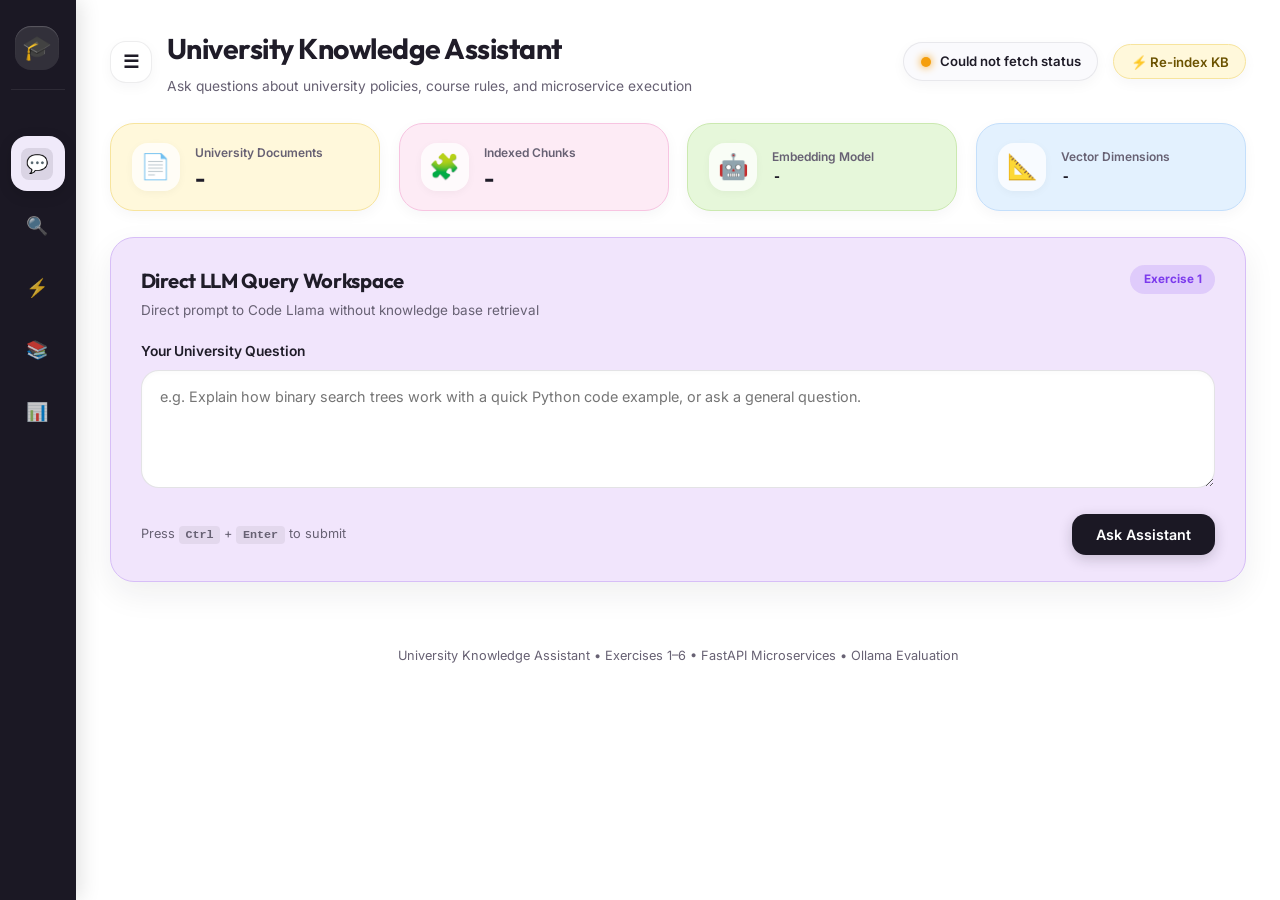
==== commit 97b7061c: "Redesign UI into soft pastel dashboard and integrate Week 4 evaluation results" ====
--- a/week-3/app/static/index.html
+++ b/week-3/app/static/index.html
@@ -3,369 +3,589 @@
 <head>
   <meta charset="UTF-8">
   <meta name="viewport" content="width=device-width, initial-scale=1.0">
-  <title>University Knowledge Assistant</title>
+  <title>University Knowledge Assistant — AI DevOps Lab</title>
+  <!-- Google Fonts: Inter & Outfit -->
+  <link rel="preconnect" href="https://fonts.googleapis.com">
+  <link rel="preconnect" href="https://fonts.gstatic.com" crossorigin>
+  <link href="https://fonts.googleapis.com/css2?family=Inter:wght@400;500;600;700&family=Outfit:wght@500;600;700&display=swap" rel="stylesheet">
   <link rel="stylesheet" href="style.css">
 </head>
 <body>
-  <div class="container">
-    <header class="app-header">
-      <h1>University Knowledge Assistant</h1>
-      <p class="subtitle">Course rules, academic policies, and AI microservice orchestration</p>
-      
-      <!-- Tab Navigation -->
+  <div class="dashboard-container">
+    
+    <!-- Mobile Sidebar Backdrop Overlay -->
+    <div class="sidebar-overlay" id="sidebar-overlay"></div>
+
+    <!-- ===================================================
+         SIDEBAR NAVIGATION (Collapsible Icon Rail + Overlay)
+         =================================================== -->
+    <aside class="sidebar" id="sidebar" aria-label="Main Navigation">
+      <div class="sidebar-brand">
+        <div class="brand-icon" title="UniAssistant">🎓</div>
+        <div class="brand-text">
+          <h2>UniAssistant</h2>
+          <span class="brand-badge">AI Knowledge Hub</span>
+        </div>
+        <button type="button" class="sidebar-toggle-icon" id="sidebar-collapse-btn" title="Toggle Navigation">
+          ◀
+        </button>
+      </div>
+
+      <div class="sidebar-section-title">MAIN MENU</div>
+
       <nav class="nav-tabs" role="tablist">
-        <button type="button" class="tab-btn active" id="tab-ask" data-target="view-ask" role="tab" aria-selected="true">
-          💬 Direct LLM (Ex 1)
+        <button type="button" class="tab-btn active" id="tab-ask" data-target="view-ask" role="tab" aria-selected="true" title="Direct LLM (Exercise 1)">
+          <span class="tab-icon">💬</span>
+          <span class="tab-label">Direct LLM</span>
+          <span class="tab-badge">Ex 1</span>
         </button>
-        <button type="button" class="tab-btn" id="tab-rag" data-target="view-rag" role="tab" aria-selected="false">
-          🔍 RAG & Compare (Ex 3)
+
+        <button type="button" class="tab-btn" id="tab-rag" data-target="view-rag" role="tab" aria-selected="false" title="RAG & Compare (Exercise 3)">
+          <span class="tab-icon">🔍</span>
+          <span class="tab-label">RAG & Compare</span>
+          <span class="tab-badge">Ex 3</span>
         </button>
-        <button type="button" class="tab-btn" id="tab-orchestrate" data-target="view-orchestrate" role="tab" aria-selected="false">
-          ⚙️ Orchestrated Flow (Ex 4)
+
+        <button type="button" class="tab-btn" id="tab-orchestrate" data-target="view-orchestrate" role="tab" aria-selected="false" title="Orchestrated Flow (Exercise 4)">
+          <span class="tab-icon">⚡</span>
+          <span class="tab-label">Orchestrated Flow</span>
+          <span class="tab-badge">Ex 4</span>
         </button>
-        <button type="button" class="tab-btn" id="tab-kb" data-target="view-kb" role="tab" aria-selected="false">
-          📚 Knowledge Base (Ex 2)
+
+        <button type="button" class="tab-btn" id="tab-kb" data-target="view-kb" role="tab" aria-selected="false" title="Knowledge Base Inspector (Exercise 2)">
+          <span class="tab-icon">📚</span>
+          <span class="tab-label">Knowledge Base</span>
+          <span class="tab-badge">Ex 2</span>
+        </button>
+
+        <button type="button" class="tab-btn" id="tab-week4" data-target="view-week4" role="tab" aria-selected="false" title="Week 4 Model Evaluation">
+          <span class="tab-icon">📊</span>
+          <span class="tab-label">Week 4 Evaluation</span>
+          <span class="tab-badge">Ex 5/6</span>
         </button>
       </nav>
-    </header>
+
+      <!-- Sidebar Bottom System Info Card -->
+      <div class="sidebar-footer-card">
+        <div class="footer-card-header">
+          <span class="footer-dot active"></span>
+          <span>FastAPI & Ollama</span>
+        </div>
+        <p class="footer-card-text">Code Llama 7B & nomic-embed-text</p>
+        <span class="footer-pill">Microservices :8000–:8002</span>
+      </div>
+    </aside>
 
     <!-- ===================================================
-         TAB 1: DIRECT LLM (EXERCISE 1 - PRESERVED UNTOUCHED)
+         MAIN CONTENT AREA
          =================================================== -->
-    <main id="view-ask" class="tab-view active">
-      <div class="app-card">
-        <form id="ask-form">
-          <label for="question-input" class="form-label">Your Question (Direct Prompt to Code Llama)</label>
-          <textarea
-            id="question-input"
-            name="question"
-            rows="4"
-            placeholder="e.g. Explain how binary search trees work with a quick Python code example."
-            required
-          ></textarea>
+    <main class="main-content">
+      
+      <!-- Dashboard Top Header -->
+      <header class="top-header">
+        <div class="header-left">
+          <button type="button" class="btn-hamburger" id="sidebar-toggle-btn" title="Expand Navigation">
+            ☰
+          </button>
+          <div class="header-titles">
+            <h1>University Knowledge Assistant</h1>
+            <p class="header-subtitle">Ask questions about university policies, course rules, and microservice execution</p>
+          </div>
+        </div>
+
+        <div class="header-actions">
+          <div class="kb-status-indicator" id="header-kb-status">
+            <span class="status-dot" id="kb-status-dot"></span>
+            <span id="kb-status-text">Checking status...</span>
+          </div>
+          <button type="button" id="btn-reindex" class="btn-pastel-yellow">
+            ⚡ Re-index KB
+          </button>
+        </div>
+      </header>
+
+      <!-- Knowledge Base Summary Metric Cards (Top Dashboard Row) -->
+      <section class="metrics-grid">
+        <div class="metric-card card-yellow">
+          <div class="metric-icon">📄</div>
+          <div class="metric-body">
+            <span class="metric-label">University Documents</span>
+            <span class="metric-value" id="stat-docs">-</span>
+          </div>
+        </div>
+
+        <div class="metric-card card-pink">
+          <div class="metric-icon">🧩</div>
+          <div class="metric-body">
+            <span class="metric-label">Indexed Chunks</span>
+            <span class="metric-value" id="stat-chunks">-</span>
+          </div>
+        </div>
+
+        <div class="metric-card card-green">
+          <div class="metric-icon">🤖</div>
+          <div class="metric-body">
+            <span class="metric-label">Embedding Model</span>
+            <span class="metric-value font-mono" id="stat-model">-</span>
+          </div>
+        </div>
+
+        <div class="metric-card card-blue">
+          <div class="metric-icon">📐</div>
+          <div class="metric-body">
+            <span class="metric-label">Vector Dimensions</span>
+            <span class="metric-value font-mono" id="stat-dim">-</span>
+          </div>
+        </div>
+      </section>
+
+      <!-- ===================================================
+           TAB 1: DIRECT LLM (EXERCISE 1)
+           =================================================== -->
+      <section id="view-ask" class="tab-view active">
+        <div class="content-card card-lavender">
+          <div class="card-header-row">
+            <div>
+              <h2 class="card-title">Direct LLM Query Workspace</h2>
+              <p class="card-subtitle">Direct prompt to Code Llama without knowledge base retrieval</p>
+            </div>
+            <span class="pill-badge pill-purple">Exercise 1</span>
+          </div>
+
+          <form id="ask-form">
+            <div class="form-group">
+              <label for="question-input" class="form-label">Your University Question</label>
+              <textarea
+                id="question-input"
+                name="question"
+                rows="4"
+                placeholder="e.g. Explain how binary search trees work with a quick Python code example, or ask a general question."
+                required
+              ></textarea>
+            </div>
+            
+            <div class="form-actions">
+              <span class="hint">Press <kbd>Ctrl</kbd> + <kbd>Enter</kbd> to submit</span>
+              <button type="submit" id="ask-btn" class="btn-dark">Ask Assistant</button>
+            </div>
+          </form>
+
+          <!-- Loading State -->
+          <div id="loading-state" class="state-box hidden" role="status" aria-live="polite">
+            <div class="spinner"></div>
+            <p>Generating answer with Code Llama...</p>
+          </div>
+
+          <!-- Error Banner -->
+          <div id="error-state" class="state-box error-box hidden" role="alert">
+            <span class="error-icon">⚠️</span>
+            <div class="error-content">
+              <strong>Error:</strong>
+              <span id="error-message"></span>
+            </div>
+          </div>
+
+          <!-- Response Output -->
+          <section id="response-container" class="response-section hidden" aria-live="polite">
+            <div class="response-header">
+              <h3>Direct LLM Response</h3>
+              <button type="button" id="copy-btn" class="btn-copy">Copy Response</button>
+            </div>
+            <div id="response-output" class="response-text"></div>
+          </section>
+        </div>
+      </section>
+
+      <!-- ===================================================
+           TAB 2: RAG & COMPARISON (EXERCISE 3)
+           =================================================== -->
+      <section id="view-rag" class="tab-view hidden">
+        <div class="content-card card-white">
+          <div class="card-header-row">
+            <div>
+              <h2 class="card-title">RAG Policy Search & Comparative Analysis</h2>
+              <p class="card-subtitle">Match student queries against university regulations via vector similarity search</p>
+            </div>
+            <span class="pill-badge pill-green">Exercise 3 Flow</span>
+          </div>
+
+          <div class="rag-info-banner">
+            <span class="info-icon">ℹ️</span>
+            <div>
+              <strong>Retrieval-Augmented Generation (RAG):</strong>
+              Questions are converted to query vectors, matched against the university policy knowledge base using cosine similarity, and provided as grounded context to Code Llama.
+            </div>
+          </div>
+
+          <form id="rag-form">
+            <div class="form-group">
+              <label for="rag-question-input" class="form-label">Ask About University Policies</label>
+              <textarea
+                id="rag-question-input"
+                name="rag-question"
+                rows="3"
+                placeholder="e.g. What is the minimum attendance requirement and can it be condoned on medical grounds?"
+                required
+              ></textarea>
+            </div>
+
+            <div class="form-options-row">
+              <div class="select-group">
+                <label for="rag-top-k">Retrieve Top-K Chunks:</label>
+                <select id="rag-top-k" class="custom-select">
+                  <option value="2">2 Chunks</option>
+                  <option value="3" selected>3 Chunks</option>
+                  <option value="5">5 Chunks</option>
+                </select>
+              </div>
+
+              <div class="btn-group">
+                <button type="button" id="btn-rag-ask" class="btn-dark">
+                  🔍 Ask with RAG
+                </button>
+                <button type="button" id="btn-rag-compare" class="btn-pastel-purple">
+                  ⚖️ Compare Direct vs RAG
+                </button>
+              </div>
+            </div>
+          </form>
+
+          <!-- RAG Loading State -->
+          <div id="rag-loading-state" class="state-box hidden" role="status" aria-live="polite">
+            <div class="spinner"></div>
+            <p id="rag-loading-text">Performing vector similarity search & running Code Llama...</p>
+          </div>
+
+          <!-- RAG Error Banner -->
+          <div id="rag-error-state" class="state-box error-box hidden" role="alert">
+            <span class="error-icon">⚠️</span>
+            <div class="error-content">
+              <strong>Error:</strong>
+              <span id="rag-error-message"></span>
+            </div>
+          </div>
+
+          <!-- RAG Single Response Output -->
+          <div id="rag-single-output-container" class="hidden">
+            <section class="response-section card-green">
+              <div class="response-header">
+                <h3>Grounded Assistant Response</h3>
+                <button type="button" id="rag-copy-btn" class="btn-copy">Copy Response</button>
+              </div>
+              <div id="rag-single-answer" class="response-text"></div>
+            </section>
+          </div>
+
+          <!-- Comparison Side-by-Side Output -->
+          <div id="rag-compare-output-container" class="hidden">
+            <div class="compare-grid">
+              <div class="compare-column card-pink">
+                <div class="compare-col-header">
+                  <h3>Direct LLM (Without Retrieval)</h3>
+                  <span class="pill-badge pill-pink">Exercise 1</span>
+                </div>
+                <p class="compare-hint">Raw completion without policy knowledge base.</p>
+                <div id="compare-direct-answer" class="response-text compare-text"></div>
+              </div>
+
+              <div class="compare-column card-green">
+                <div class="compare-col-header">
+                  <h3>RAG Augmented (With Context)</h3>
+                  <span class="pill-badge pill-green">Exercise 3</span>
+                </div>
+                <p class="compare-hint">Grounded response conditioned on retrieved policy chunks.</p>
+                <div id="compare-rag-answer" class="response-text compare-text"></div>
+              </div>
+            </div>
+          </div>
+
+          <!-- Retrieved Context Chunks Display -->
+          <section id="retrieved-context-container" class="retrieved-context-section hidden">
+            <div class="context-header">
+              <h3>Retrieved Context Evidence (Cosine Similarity Ranking)</h3>
+              <span class="similarity-info-tag">Pure Python Cosine Similarity</span>
+            </div>
+            <p class="context-subtext">These policy chunks were retrieved from the knowledge base and injected into the prompt:</p>
+            <div id="retrieved-chunks-list" class="retrieved-chunks-grid"></div>
+          </section>
+        </div>
+      </section>
+
+      <!-- ===================================================
+           TAB 3: ORCHESTRATED FLOW (EXERCISE 4)
+           =================================================== -->
+      <section id="view-orchestrate" class="tab-view hidden">
+        
+        <!-- Microservices Topology Cards -->
+        <div class="topology-grid">
+          <div class="service-card card-yellow" id="card-app-service">
+            <div class="service-card-header">
+              <span class="service-port-pill">:8000</span>
+              <span class="service-status-dot active"></span>
+            </div>
+            <div class="service-card-title">Application Service</div>
+            <p class="service-card-desc">Gateway, Web UI & Orchestrator</p>
+            <span class="service-endpoint-tag">POST /api/orchestrate</span>
+          </div>
+
+          <div class="service-arrow-divider">➔</div>
+
+          <div class="service-card card-blue" id="card-retrieval-service">
+            <div class="service-card-header">
+              <span class="service-port-pill">:8001</span>
+              <span class="service-status-dot active"></span>
+            </div>
+            <div class="service-card-title">Retrieval Service</div>
+            <p class="service-card-desc">Embeddings & Cosine Search</p>
+            <span class="service-endpoint-tag">POST /retrieve</span>
+          </div>
+
+          <div class="service-arrow-divider">➔</div>
+
+          <div class="service-card card-pink" id="card-llm-service">
+            <div class="service-card-header">
+              <span class="service-port-pill">:8002</span>
+              <span class="service-status-dot active"></span>
+            </div>
+            <div class="service-card-title">LLM Service</div>
+            <p class="service-card-desc">Ollama Code Llama Interface</p>
+            <span class="service-endpoint-tag">POST /generate</span>
+          </div>
+        </div>
+
+        <div class="content-card card-white" style="margin-top: 1.5rem;">
+          <!-- Architecture Flow Diagram -->
+          <div class="flow-diagram-container">
+            <div class="flow-step-box">Browser</div>
+            <span class="flow-arrow">➔ :8000</span>
+            <div class="flow-step-box active-box">App Orchestrator</div>
+            <span class="flow-arrow">➔ :8001 /retrieve</span>
+            <div class="flow-step-box">Retrieval Svc</div>
+            <span class="flow-arrow">➔ :8002 /generate</span>
+            <div class="flow-step-box">LLM Svc</div>
+          </div>
+
+          <form id="orchestrate-form" style="margin-top: 1.5rem;">
+            <div class="form-group">
+              <label for="orch-question-input" class="form-label">Ask Orchestrated Question</label>
+              <textarea
+                id="orch-question-input"
+                rows="3"
+                placeholder="e.g. What is the minimum attendance requirement and what happens if I am debarred?"
+                required
+              ></textarea>
+            </div>
+
+            <div class="form-options-row">
+              <div class="select-group">
+                <label for="orch-top-k">Top-K Context Chunks:</label>
+                <select id="orch-top-k" class="custom-select">
+                  <option value="2">2 Chunks</option>
+                  <option value="3" selected>3 Chunks</option>
+                  <option value="4">4 Chunks</option>
+                </select>
+              </div>
+
+              <button type="button" id="btn-orchestrate-run" class="btn-dark">
+                ⚡ Execute Orchestrated Pipeline
+              </button>
+            </div>
+          </form>
+
+          <!-- Orchestration Loading State -->
+          <div id="orch-loading-state" class="state-box hidden" role="status" aria-live="polite">
+            <div class="spinner"></div>
+            <p id="orch-loading-text">Orchestrating request across microservices (:8000 ➔ :8001 ➔ :8002)...</p>
+          </div>
+
+          <!-- Orchestration Error Banner -->
+          <div id="orch-error-state" class="state-box error-box hidden" role="alert">
+            <span class="error-icon">⚠️</span>
+            <div class="error-content">
+              <strong>Orchestration Error:</strong>
+              <span id="orch-error-message"></span>
+            </div>
+          </div>
+
+          <!-- Orchestration Output View -->
+          <div id="orch-output-container" class="hidden">
+            <!-- Final Answer -->
+            <section class="response-section card-green">
+              <div class="response-header">
+                <h3>Orchestrated Grounded Answer</h3>
+                <button type="button" id="orch-copy-btn" class="btn-copy">Copy Response</button>
+              </div>
+              <div id="orch-answer-text" class="response-text"></div>
+            </section>
+
+            <!-- Orchestration Trace Timeline -->
+            <section class="orchestration-trace-section">
+              <div class="trace-header-row">
+                <h3>Orchestration Trace Timeline</h3>
+                <span class="total-time-badge" id="orch-total-time">Total: 0.0 ms</span>
+              </div>
+              <p class="context-subtext">Monotonic timing trace recorded by the Application Service:</p>
+              <div class="timeline-container" id="orch-timeline-list"></div>
+            </section>
+
+            <!-- Retrieved Chunks -->
+            <section class="retrieved-context-section">
+              <div class="context-header">
+                <h3>Chunks Retrieved from Retrieval Service (:8001)</h3>
+              </div>
+              <div id="orch-chunks-list" class="retrieved-chunks-grid"></div>
+            </section>
+          </div>
+        </div>
+      </section>
+
+      <!-- ===================================================
+           TAB 4: KNOWLEDGE BASE INSPECTOR (EXERCISE 2)
+           =================================================== -->
+      <section id="view-kb" class="tab-view hidden">
+        <div class="kb-inspector-layout">
           
-          <div class="form-actions">
-            <span class="hint">Tip: Press <kbd>Ctrl</kbd> + <kbd>Enter</kbd> to submit</span>
-            <button type="submit" id="ask-btn">Ask Assistant</button>
-          </div>
-        </form>
-
-        <!-- Loading State -->
-        <div id="loading-state" class="state-box hidden" role="status" aria-live="polite">
-          <div class="spinner"></div>
-          <p>Generating answer with Code Llama...</p>
-        </div>
-
-        <!-- Error Banner -->
-        <div id="error-state" class="state-box error-box hidden" role="alert">
-          <span class="error-icon">⚠️</span>
-          <div class="error-content">
-            <strong>Error:</strong>
-            <span id="error-message"></span>
-          </div>
-        </div>
-
-        <!-- Response Area -->
-        <section id="response-container" class="response-section hidden" aria-live="polite">
-          <div class="response-header">
-            <h2>Direct LLM Response</h2>
-            <button type="button" id="copy-btn" class="secondary-btn">Copy</button>
-          </div>
-          <div id="response-output" class="response-text"></div>
-        </section>
-      </div>
+          <!-- Document Selector & Preview -->
+          <div class="kb-panel card-white">
+            <div class="panel-header">
+              <div>
+                <h3 class="panel-title">Original University Documents</h3>
+                <p class="panel-subtitle">Select a policy document to view raw text content</p>
+              </div>
+            </div>
+            <div class="selector-container">
+              <select id="doc-selector" class="custom-select full-width-select" aria-label="Select document to inspect"></select>
+            </div>
+            <div class="doc-meta-info" id="doc-meta-info"></div>
+            <pre class="doc-preview-box" id="doc-preview-content">Select a document to view content...</pre>
+          </div>
+
+          <!-- Generated Chunks & Vector Inspection -->
+          <div class="kb-panel card-white">
+            <div class="panel-header">
+              <div>
+                <h3 class="panel-title">Generated Chunks & Embeddings</h3>
+                <p class="panel-subtitle">Inspect semantic text chunks and float vector arrays</p>
+              </div>
+              <span class="chunk-count-badge" id="visible-chunk-count">0 Chunks</span>
+            </div>
+            <div id="chunks-list" class="chunks-container">
+              <p class="empty-notice">Load or select a document to inspect its semantic chunks.</p>
+            </div>
+          </div>
+
+        </div>
+      </section>
+
+      <!-- ===================================================
+           TAB 5: WEEK 4 MODEL EVALUATION & REPO ANALYSIS
+           =================================================== -->
+      <section id="view-week4" class="tab-view hidden">
+        <div class="content-card card-white">
+          <div class="card-header-row">
+            <div>
+              <h2 class="card-title">Week 4 Model Evaluation & Benchmark Analysis</h2>
+              <p class="card-subtitle">Empirical performance comparison across Code Llama 7B, Phi-3 Mini, and Qwen 2.5 3B</p>
+            </div>
+            <span class="pill-badge pill-purple">Week 4 Results</span>
+          </div>
+
+          <!-- Week 4 Summary Metric Bar -->
+          <div class="metrics-grid" style="margin-bottom: 1.5rem;">
+            <div class="metric-card card-yellow">
+              <div class="metric-icon">📝</div>
+              <div class="metric-body">
+                <span class="metric-label">Evaluation Questions</span>
+                <span class="metric-value" id="stat-week4-questions">20</span>
+              </div>
+            </div>
+
+            <div class="metric-card card-pink">
+              <div class="metric-icon">🤖</div>
+              <div class="metric-body">
+                <span class="metric-label">Models Evaluated</span>
+                <span class="metric-value" id="stat-week4-models">3</span>
+              </div>
+            </div>
+
+            <div class="metric-card card-green">
+              <div class="metric-icon">🎯</div>
+              <div class="metric-body">
+                <span class="metric-label">Retrieval Quality</span>
+                <span class="metric-value" id="stat-week4-retrieval">73.68%</span>
+              </div>
+            </div>
+
+            <div class="metric-card card-blue">
+              <div class="metric-icon">💻</div>
+              <div class="metric-body">
+                <span class="metric-label">GPU Overhead</span>
+                <span class="metric-value font-mono">0 GB</span>
+              </div>
+            </div>
+          </div>
+
+          <!-- 3 Model Performance Cards -->
+          <div class="week4-model-grid" id="week4-model-cards">
+            <!-- Model cards dynamically populated by app.js -->
+          </div>
+
+          <!-- Multi-Model Comparison Table -->
+          <div class="week4-table-card card-white" style="margin-top: 1.75rem;">
+            <div class="panel-header">
+              <div>
+                <h3 class="panel-title">Multi-Model Comparative Evaluation Matrix</h3>
+                <p class="panel-subtitle">Detailed metrics loaded directly from week-4/results/evaluation_metrics.json</p>
+              </div>
+            </div>
+            <div class="table-responsive-container">
+              <table class="week4-table">
+                <thead>
+                  <tr>
+                    <th>Metric</th>
+                    <th>Code Llama 7B</th>
+                    <th>Phi-3 Mini</th>
+                    <th>Qwen 2.5 3B</th>
+                  </tr>
+                </thead>
+                <tbody id="week4-table-body">
+                  <!-- Table rows populated dynamically -->
+                </tbody>
+              </table>
+            </div>
+          </div>
+
+          <!-- Exercise 6 Repository Analysis Section -->
+          <div class="week4-repo-section card-lavender" style="margin-top: 1.75rem;">
+            <div class="panel-header">
+              <div>
+                <h3 class="panel-title">Exercise 6 — Repository / Codebase Understanding Evaluation</h3>
+                <p class="panel-subtitle">Assessment of existing LLM + RAG system on repository-level software questions</p>
+              </div>
+              <span class="pill-badge pill-pink">6 Questions Tested</span>
+            </div>
+
+            <div class="repo-finding-banner">
+              <span class="info-icon">💡</span>
+              <div>
+                <strong>Evaluation Finding:</strong>
+                All 6 repository-level questions failed because the retrieval corpus contains university policy documents rather than source-code files. The model produced generic answers or invented details due to missing codebase context.
+              </div>
+            </div>
+
+            <div id="week4-repo-list" class="repo-questions-grid">
+              <!-- Exercise 6 test results populated dynamically -->
+            </div>
+          </div>
+
+        </div>
+      </section>
+
+      <footer class="app-footer">
+        <p>University Knowledge Assistant &bull; Exercises 1–6 &bull; FastAPI Microservices &bull; Ollama Evaluation</p>
+      </footer>
     </main>
 
-    <!-- ===================================================
-         TAB 2: RAG & COMPARISON (EXERCISE 3)
-         =================================================== -->
-    <section id="view-rag" class="tab-view hidden">
-      <div class="app-card">
-        <div class="rag-info-banner">
-          <span class="info-icon">ℹ️</span>
-          <div>
-            <strong>Retrieval-Augmented Generation (RAG):</strong>
-            Questions are converted to query vectors, matched against the university policy knowledge base via cosine similarity, and provided as grounded evidence to Code Llama.
-          </div>
-        </div>
-
-        <form id="rag-form">
-          <label for="rag-question-input" class="form-label">Ask About University Policies</label>
-          <textarea
-            id="rag-question-input"
-            name="rag-question"
-            rows="3"
-            placeholder="e.g. What is the minimum attendance required and can it be condoned on medical grounds?"
-            required
-          ></textarea>
-
-          <div class="rag-options-row">
-            <div class="top-k-selector">
-              <label for="rag-top-k">Retrieve Top-K Chunks:</label>
-              <select id="rag-top-k">
-                <option value="2">2 Chunks</option>
-                <option value="3" selected>3 Chunks</option>
-                <option value="5">5 Chunks</option>
-              </select>
-            </div>
-            <div class="rag-btn-group">
-              <button type="button" id="btn-rag-ask" class="primary-btn">
-                🔍 Ask with RAG
-              </button>
-              <button type="button" id="btn-rag-compare" class="compare-btn">
-                ⚖️ Compare Direct vs RAG
-              </button>
-            </div>
-          </div>
-        </form>
-
-        <!-- RAG Loading State -->
-        <div id="rag-loading-state" class="state-box hidden" role="status" aria-live="polite">
-          <div class="spinner"></div>
-          <p id="rag-loading-text">Performing vector similarity search & running Code Llama...</p>
-        </div>
-
-        <!-- RAG Error Banner -->
-        <div id="rag-error-state" class="state-box error-box hidden" role="alert">
-          <span class="error-icon">⚠️</span>
-          <div class="error-content">
-            <strong>Error:</strong>
-            <span id="rag-error-message"></span>
-          </div>
-        </div>
-
-        <!-- RAG Single Response Output -->
-        <div id="rag-single-output-container" class="hidden">
-          <section class="response-section">
-            <div class="response-header">
-              <h2>Grounded Assistant Response</h2>
-              <button type="button" id="rag-copy-btn" class="secondary-btn">Copy</button>
-            </div>
-            <div id="rag-single-answer" class="response-text"></div>
-          </section>
-        </div>
-
-        <!-- Comparison Side-by-Side Output -->
-        <div id="rag-compare-output-container" class="hidden">
-          <div class="compare-grid">
-            <div class="compare-column">
-              <div class="compare-col-header direct-header">
-                <h3>Direct LLM (Without Retrieval)</h3>
-                <span class="pill-badge">Exercise 1 Flow</span>
-              </div>
-              <p class="compare-hint">Raw model completion without policy knowledge base.</p>
-              <div id="compare-direct-answer" class="response-text compare-text"></div>
-            </div>
-
-            <div class="compare-column">
-              <div class="compare-col-header rag-header">
-                <h3>RAG Augmented (With Context)</h3>
-                <span class="pill-badge green-badge">Exercise 3 Flow</span>
-              </div>
-              <p class="compare-hint">Grounded response conditioned on retrieved policy chunks.</p>
-              <div id="compare-rag-answer" class="response-text compare-text"></div>
-            </div>
-          </div>
-        </div>
-
-        <!-- Retrieved Context Chunks Display (Shows for both RAG and Compare) -->
-        <section id="retrieved-context-container" class="retrieved-context-section hidden">
-          <div class="context-header">
-            <h3>Retrieved Context Evidence (Cosine Similarity Ranking)</h3>
-            <span class="similarity-info-tag">Pure Python Cosine Similarity</span>
-          </div>
-          <p class="context-subtext">These policy chunks were retrieved from the knowledge base and injected into the prompt:</p>
-          <div id="retrieved-chunks-list" class="retrieved-chunks-grid"></div>
-        </section>
-      </div>
-    </section>
-
-    <!-- ===================================================
-         TAB 3: ORCHESTRATED FLOW (EXERCISE 4)
-         =================================================== -->
-    <section id="view-orchestrate" class="tab-view hidden">
-      <!-- 3 Service Cards -->
-      <div class="services-topology-grid">
-        <div class="service-card" id="card-app-service">
-          <div class="service-card-header">
-            <span class="service-port">:8000</span>
-            <span class="service-status-dot active"></span>
-          </div>
-          <div class="service-card-title">Application Service</div>
-          <p class="service-card-desc">Gateway, Web UI & Orchestrator</p>
-          <span class="service-endpoint-tag">POST /api/orchestrate</span>
-        </div>
-
-        <div class="service-arrow">➔</div>
-
-        <div class="service-card" id="card-retrieval-service">
-          <div class="service-card-header">
-            <span class="service-port">:8001</span>
-            <span class="service-status-dot active"></span>
-          </div>
-          <div class="service-card-title">Retrieval Service</div>
-          <p class="service-card-desc">Embeddings & Cosine Search</p>
-          <span class="service-endpoint-tag">POST /retrieve</span>
-        </div>
-
-        <div class="service-arrow">➔</div>
-
-        <div class="service-card" id="card-llm-service">
-          <div class="service-card-header">
-            <span class="service-port">:8002</span>
-            <span class="service-status-dot active"></span>
-          </div>
-          <div class="service-card-title">LLM Service</div>
-          <p class="service-card-desc">Ollama Code Llama Interface</p>
-          <span class="service-endpoint-tag">POST /generate</span>
-        </div>
-      </div>
-
-      <div class="app-card" style="margin-top: 1rem;">
-        <!-- Architecture Workflow Diagram -->
-        <div class="flow-diagram-container">
-          <div class="flow-step-box">Browser</div>
-          <span class="flow-arrow">➔ :8000</span>
-          <div class="flow-step-box active-box">App Orchestrator</div>
-          <span class="flow-arrow">➔ :8001 /retrieve</span>
-          <div class="flow-step-box">Retrieval Svc</div>
-          <span class="flow-arrow">➔ :8002 /generate</span>
-          <div class="flow-step-box">LLM Svc</div>
-        </div>
-
-        <form id="orchestrate-form" style="margin-top: 1.25rem;">
-          <label for="orch-question-input" class="form-label">Ask Orchestrated Question</label>
-          <textarea
-            id="orch-question-input"
-            rows="3"
-            placeholder="e.g. What is the minimum attendance requirement and what happens if I am debarred?"
-            required
-          ></textarea>
-
-          <div class="rag-options-row">
-            <div class="top-k-selector">
-              <label for="orch-top-k">Top-K Context Chunks:</label>
-              <select id="orch-top-k">
-                <option value="2">2 Chunks</option>
-                <option value="3" selected>3 Chunks</option>
-                <option value="4">4 Chunks</option>
-              </select>
-            </div>
-            <button type="button" id="btn-orchestrate-run" class="primary-btn">
-              ⚡ Execute Orchestrated Pipeline
-            </button>
-          </div>
-        </form>
-
-        <!-- Orchestration Loading State -->
-        <div id="orch-loading-state" class="state-box hidden" role="status" aria-live="polite">
-          <div class="spinner"></div>
-          <p id="orch-loading-text">Orchestrating request across microservices (:8000 ➔ :8001 ➔ :8002)...</p>
-        </div>
-
-        <!-- Orchestration Error Banner -->
-        <div id="orch-error-state" class="state-box error-box hidden" role="alert">
-          <span class="error-icon">⚠️</span>
-          <div class="error-content">
-            <strong>Orchestration Error:</strong>
-            <span id="orch-error-message"></span>
-          </div>
-        </div>
-
-        <!-- Orchestration Output View -->
-        <div id="orch-output-container" class="hidden">
-          <!-- Final Answer -->
-          <section class="response-section">
-            <div class="response-header">
-              <h2>Orchestrated Grounded Answer</h2>
-              <button type="button" id="orch-copy-btn" class="secondary-btn">Copy</button>
-            </div>
-            <div id="orch-answer-text" class="response-text"></div>
-          </section>
-
-          <!-- Orchestration Trace Timeline -->
-          <section class="orchestration-trace-section">
-            <div class="trace-header-row">
-              <h3>Orchestration Trace (Monotonic Timings)</h3>
-              <span class="total-time-badge" id="orch-total-time">Total: 0.0 ms</span>
-            </div>
-            <p class="context-subtext">Verified HTTP communication trace recorded by the Application Service:</p>
-            <div class="timeline-container" id="orch-timeline-list"></div>
-          </section>
-
-          <!-- Retrieved Chunks -->
-          <section class="retrieved-context-section">
-            <div class="context-header">
-              <h3>Chunks Retrieved from Retrieval Service (:8001)</h3>
-            </div>
-            <div id="orch-chunks-list" class="retrieved-chunks-grid"></div>
-          </section>
-        </div>
-      </div>
-    </section>
-
-    <!-- ===================================================
-         TAB 4: KNOWLEDGE BASE INSPECTOR (EXERCISE 2)
-         =================================================== -->
-    <section id="view-kb" class="tab-view hidden">
-      <!-- Knowledge Base Summary Bar -->
-      <div class="kb-summary-grid">
-        <div class="summary-card">
-          <span class="summary-label">Documents</span>
-          <span class="summary-value" id="stat-docs">-</span>
-        </div>
-        <div class="summary-card">
-          <span class="summary-label">Total Chunks</span>
-          <span class="summary-value" id="stat-chunks">-</span>
-        </div>
-        <div class="summary-card">
-          <span class="summary-label">Embedding Model</span>
-          <span class="summary-value font-mono" id="stat-model">-</span>
-        </div>
-        <div class="summary-card">
-          <span class="summary-label">Vector Dimension</span>
-          <span class="summary-value font-mono" id="stat-dim">-</span>
-        </div>
-      </div>
-
-      <div class="kb-actions-bar">
-        <div class="kb-status-indicator">
-          <span class="status-dot" id="kb-status-dot"></span>
-          <span id="kb-status-text">Checking status...</span>
-        </div>
-        <button type="button" id="btn-reindex" class="primary-btn-sm">
-          ⚡ Re-index Knowledge Base
-        </button>
-      </div>
-
-      <!-- Document & Chunk Inspection Layout -->
-      <div class="kb-inspector-container">
-        <!-- Document Selection & Preview -->
-        <div class="kb-panel">
-          <div class="panel-header">
-            <h3>Original University Documents</h3>
-            <select id="doc-selector" aria-label="Select document to inspect"></select>
-          </div>
-          <div class="doc-meta-info" id="doc-meta-info"></div>
-          <pre class="doc-preview-box" id="doc-preview-content">Select a document to view content...</pre>
-        </div>
-
-        <!-- Generated Chunks & Vector Representation -->
-        <div class="kb-panel">
-          <div class="panel-header">
-            <h3>Generated Chunks & Vector Vectors</h3>
-            <span class="chunk-count-badge" id="visible-chunk-count">0 Chunks</span>
-          </div>
-          <div id="chunks-list" class="chunks-container">
-            <p class="empty-notice">Load or select a document to inspect its semantic chunks.</p>
-          </div>
-        </div>
-      </div>
-    </section>
-
-    <footer class="app-footer">
-      <p>University Knowledge Assistant &bull; Exercises 1–4 &bull; FastAPI Microservices &bull; Ollama</p>
-    </footer>
   </div>
 
   <script src="app.js"></script>
--- a/week-3/app/static/style.css
+++ b/week-3/app/static/style.css
@@ -1,888 +1,1734 @@
-/* University Knowledge Assistant - Exercise 1, 2, 3 & 4 Styling */
+/* =========================================================
+   UNIVERSITY KNOWLEDGE ASSISTANT — DESIGN SYSTEM & STYLES
+   Clean White Canvas + Collapsible Icon Rail + Zero Overflow
+   ========================================================= */
+
 :root {
-  --primary-color: #2563eb;
-  --primary-hover: #1d4ed8;
-  --compare-color: #7c3aed;
-  --compare-hover: #6d28d9;
-  --bg-color: #f8fafc;
-  --card-bg: #ffffff;
-  --text-main: #1e293b;
-  --text-muted: #64748b;
-  --border-color: #e2e8f0;
-  --error-bg: #fef2f2;
-  --error-border: #fecaca;
-  --error-text: #991b1b;
-  --code-bg: #f1f5f9;
-  --success-color: #10b981;
-  --warning-color: #f59e0b;
-}
-
-* {
+  /* Clean White Canvas Background */
+  --bg-canvas: #FFFFFF;
+  --sidebar-bg: #1B1824;
+  --sidebar-text: #E8E5F0;
+  --sidebar-hover: rgba(255, 255, 255, 0.08);
+  --sidebar-active: #F0EAFA;
+  --sidebar-active-text: #1B1824;
+
+  /* Pastel Card Colors */
+  --card-yellow: #FFF8DB;
+  --card-yellow-border: #F7E49D;
+  
+  --card-pink: #FDEBF5;
+  --card-pink-border: #F7C4E1;
+  
+  --card-green: #E6F7DA;
+  --card-green-border: #CBE9B0;
+  
+  --card-blue: #E3F1FE;
+  --card-blue-border: #C4DFFB;
+  
+  /* High-Contrast Workspace Cards */
+  --card-lavender: #F1E5FC;
+  --card-lavender-border: #D7BEF7;
+  
+  --card-white: #FAFAFD;
+
+  --text-main: #1F1C28;
+  --text-muted: #676173;
+  --text-light: #9790A3;
+
+  --accent-purple: #7C3AED;
+  --accent-pink: #EC4899;
+  --accent-dark: #1E1B28;
+
+  --border-subtle: rgba(31, 28, 40, 0.08);
+  --shadow-sm: 0 4px 14px rgba(31, 28, 40, 0.04);
+  --shadow-md: 0 12px 32px rgba(31, 28, 40, 0.07);
+  --shadow-lg: 0 20px 44px rgba(31, 28, 40, 0.1);
+
+  --radius-card: 24px;
+  --radius-inner: 16px;
+  --radius-btn: 14px;
+  --radius-pill: 9999px;
+
+  --font-sans: 'Inter', -apple-system, BlinkMacSystemFont, "Segoe UI", Roboto, sans-serif;
+  --font-heading: 'Outfit', 'Inter', sans-serif;
+  --font-mono: 'SFMono-Regular', Consolas, 'Liberation Mono', Menlo, monospace;
+}
+
+/* Reset & Strict Zero-Overflow Rules */
+*, *::before, *::after {
   box-sizing: border-box;
   margin: 0;
   padding: 0;
 }
 
-body {
-  font-family: -apple-system, BlinkMacSystemFont, "Segoe UI", Roboto, "Helvetica Neue", Arial, sans-serif;
-  background-color: var(--bg-color);
+html, body {
+  width: 100%;
+  max-width: 100%;
+  overflow-x: hidden;
+  font-family: var(--font-sans);
+  background-color: var(--bg-canvas);
   color: var(--text-main);
   line-height: 1.6;
-  padding: 2rem 1rem;
-}
-
-.container {
-  max-width: 920px;
-  margin: 0 auto;
-}
-
-.app-header {
-  text-align: center;
-  margin-bottom: 1.5rem;
-}
-
-.app-header h1 {
-  font-size: 1.875rem;
-  font-weight: 700;
-  color: var(--text-main);
-  margin-bottom: 0.25rem;
-}
-
-.app-header .subtitle {
-  color: var(--text-muted);
-  font-size: 0.95rem;
+  font-size: 15px;
+  min-height: 100vh;
+  -webkit-font-smoothing: antialiased;
+}
+
+/* Dashboard Overall Grid */
+.dashboard-container {
+  display: flex;
+  width: 100%;
+  min-width: 0;
+  max-width: 100%;
+  min-height: 100vh;
+  position: relative;
+}
+
+/* Overlay for Mobile Drawer */
+.sidebar-overlay {
+  display: none;
+  position: fixed;
+  top: 0;
+  left: 0;
+  right: 0;
+  bottom: 0;
+  background: rgba(0, 0, 0, 0.4);
+  backdrop-filter: blur(2px);
+  z-index: 90;
+  opacity: 0;
+  transition: opacity 0.25s ease;
+}
+
+.sidebar-overlay.active {
+  display: block;
+  opacity: 1;
+}
+
+/* =========================================================
+   1. COLLAPSIBLE SIDEBAR NAVIGATION (Desktop Rail + Drawer)
+   ========================================================= */
+.sidebar {
+  width: 76px; /* Collapsed Icon Rail Default Width */
+  background-color: var(--sidebar-bg);
+  color: var(--sidebar-text);
+  padding: 1.5rem 0.75rem;
+  display: flex;
+  flex-direction: column;
+  flex-shrink: 0;
+  position: sticky;
+  top: 0;
+  height: 100vh;
+  z-index: 100;
+  overflow-y: auto;
+  overflow-x: hidden;
+  transition: width 0.25s cubic-bezier(0.16, 1, 0.3, 1), padding 0.25s ease;
+  box-shadow: 4px 0 20px rgba(0, 0, 0, 0.12);
+}
+
+/* Expand Sidebar on Hover or when .expanded class is present */
+.sidebar:hover,
+.sidebar.expanded {
+  width: 270px;
+  padding: 1.5rem 1.25rem;
+}
+
+.sidebar-brand {
+  display: flex;
+  align-items: center;
+  gap: 0.85rem;
+  padding: 0.25rem 0.25rem 1.25rem 0.25rem;
+  border-bottom: 1px solid rgba(255, 255, 255, 0.08);
   margin-bottom: 1.25rem;
-}
-
-/* Tabs */
-.nav-tabs {
-  display: flex;
+  min-width: 0;
+}
+
+.brand-icon {
+  font-size: 1.6rem;
+  width: 44px;
+  height: 44px;
+  background: rgba(255, 255, 255, 0.1);
+  border-radius: var(--radius-inner);
+  display: flex;
+  align-items: center;
   justify-content: center;
-  gap: 0.5rem;
-  border-bottom: 2px solid var(--border-color);
-  padding-bottom: 0.5rem;
-  flex-wrap: wrap;
-}
-
-.tab-btn {
+  flex-shrink: 0;
+  box-shadow: inset 0 1px 1px rgba(255, 255, 255, 0.2);
+}
+
+.brand-text {
+  display: flex;
+  flex-direction: column;
+  white-space: nowrap;
+  opacity: 0;
+  transition: opacity 0.2s ease;
+  overflow: hidden;
+}
+
+.sidebar:hover .brand-text,
+.sidebar.expanded .brand-text {
+  opacity: 1;
+}
+
+.brand-text h2 {
+  font-family: var(--font-heading);
+  font-size: 1.2rem;
+  font-weight: 700;
+  color: #FFFFFF;
+  line-height: 1.2;
+}
+
+.brand-badge {
+  font-size: 0.7rem;
+  color: var(--accent-pink);
+  font-weight: 600;
+  text-transform: uppercase;
+  letter-spacing: 0.8px;
+}
+
+.sidebar-toggle-icon {
   background: transparent;
   border: none;
-  font-size: 0.95rem;
+  color: rgba(255, 255, 255, 0.5);
+  font-size: 0.8rem;
+  cursor: pointer;
+  margin-left: auto;
+  opacity: 0;
+  transition: opacity 0.2s;
+}
+
+.sidebar:hover .sidebar-toggle-icon,
+.sidebar.expanded .sidebar-toggle-icon {
+  opacity: 1;
+}
+
+.sidebar-section-title {
+  font-size: 0.68rem;
+  font-weight: 700;
+  color: rgba(255, 255, 255, 0.35);
+  letter-spacing: 1px;
+  margin-bottom: 0.75rem;
+  padding-left: 0.5rem;
+  white-space: nowrap;
+  opacity: 0;
+  transition: opacity 0.2s ease;
+}
+
+.sidebar:hover .sidebar-section-title,
+.sidebar.expanded .sidebar-section-title {
+  opacity: 1;
+}
+
+.nav-tabs {
+  display: flex;
+  flex-direction: column;
+  gap: 0.5rem;
+  margin-bottom: auto;
+}
+
+.tab-btn {
+  display: flex;
+  align-items: center;
+  gap: 0.85rem;
+  background: transparent;
+  border: none;
+  color: rgba(255, 255, 255, 0.75);
+  padding: 0.75rem 0.65rem;
+  border-radius: var(--radius-inner);
+  font-family: var(--font-sans);
+  font-size: 0.92rem;
   font-weight: 600;
-  color: var(--text-muted);
-  padding: 0.5rem 0.85rem;
-  border-radius: 6px;
   cursor: pointer;
-  transition: all 0.15s ease;
+  transition: all 0.2s cubic-bezier(0.16, 1, 0.3, 1);
+  text-align: left;
+  width: 100%;
+  white-space: nowrap;
+  min-width: 0;
+  position: relative;
+}
+
+.sidebar:hover .tab-btn,
+.sidebar.expanded .tab-btn {
+  padding: 0.75rem 0.9rem;
 }
 
 .tab-btn:hover {
-  background-color: #e2e8f0;
-  color: var(--text-main);
+  background-color: var(--sidebar-hover);
+  color: #FFFFFF;
 }
 
 .tab-btn.active {
-  background-color: #dbeafe;
-  color: var(--primary-color);
-}
-
-.tab-view {
+  background-color: var(--sidebar-active);
+  color: var(--sidebar-active-text);
+  box-shadow: 0 4px 14px rgba(0, 0, 0, 0.15);
+}
+
+.tab-icon {
+  font-size: 1.2rem;
+  width: 32px;
+  height: 32px;
+  display: flex;
+  align-items: center;
+  justify-content: center;
+  flex-shrink: 0;
+  border-radius: 8px;
+}
+
+.tab-btn.active .tab-icon {
+  background: rgba(27, 24, 36, 0.1);
+}
+
+.tab-label {
+  flex-grow: 1;
+  opacity: 0;
+  transition: opacity 0.2s ease;
+  overflow: hidden;
+}
+
+.sidebar:hover .tab-label,
+.sidebar.expanded .tab-label {
+  opacity: 1;
+}
+
+.tab-badge {
+  font-size: 0.7rem;
+  font-weight: 700;
+  padding: 0.15rem 0.5rem;
+  border-radius: var(--radius-pill);
+  background: rgba(255, 255, 255, 0.15);
+  color: rgba(255, 255, 255, 0.9);
+  opacity: 0;
+  transition: opacity 0.2s ease;
+}
+
+.sidebar:hover .tab-badge,
+.sidebar.expanded .tab-badge {
+  opacity: 1;
+}
+
+.tab-btn.active .tab-badge {
+  background: rgba(27, 24, 36, 0.12);
+  color: var(--sidebar-active-text);
+}
+
+/* Sidebar Footer Info Card */
+.sidebar-footer-card {
+  background: rgba(255, 255, 255, 0.05);
+  border: 1px solid rgba(255, 255, 255, 0.08);
+  border-radius: var(--radius-inner);
+  padding: 0.85rem;
   margin-top: 1.25rem;
-}
-
-.app-card {
-  background-color: var(--card-bg);
-  border: 1px solid var(--border-color);
-  border-radius: 8px;
-  padding: 1.75rem;
-  box-shadow: 0 1px 3px rgba(0, 0, 0, 0.05);
-}
-
-.form-label {
-  display: block;
+  white-space: nowrap;
+  opacity: 0;
+  transition: opacity 0.2s ease;
+  overflow: hidden;
+}
+
+.sidebar:hover .sidebar-footer-card,
+.sidebar.expanded .sidebar-footer-card {
+  opacity: 1;
+}
+
+.footer-card-header {
+  display: flex;
+  align-items: center;
+  gap: 0.5rem;
+  font-size: 0.82rem;
   font-weight: 600;
-  margin-bottom: 0.5rem;
-  font-size: 0.95rem;
-}
-
-textarea {
-  width: 100%;
-  padding: 0.75rem 1rem;
-  border: 1px solid var(--border-color);
-  border-radius: 6px;
-  font-size: 1rem;
-  font-family: inherit;
-  resize: vertical;
-  color: var(--text-main);
-  outline: none;
-  transition: border-color 0.15s ease;
-}
-
-textarea:focus {
-  border-color: var(--primary-color);
-  box-shadow: 0 0 0 3px rgba(37, 99, 235, 0.15);
-}
-
-.form-actions {
-  display: flex;
-  justify-content: space-between;
-  align-items: center;
-  margin-top: 0.75rem;
-}
-
-.hint {
-  font-size: 0.85rem;
-  color: var(--text-muted);
-}
-
-kbd {
-  background: var(--code-bg);
-  border: 1px solid var(--border-color);
-  border-radius: 3px;
-  padding: 2px 5px;
-  font-size: 0.8rem;
-}
-
-button {
-  cursor: pointer;
-  font-weight: 600;
-  border: none;
-  border-radius: 6px;
-  transition: background-color 0.15s ease;
-}
-
-#ask-btn, .primary-btn {
-  background-color: var(--primary-color);
-  color: #ffffff;
-  padding: 0.65rem 1.25rem;
-  font-size: 0.95rem;
-}
-
-#ask-btn:hover:not(:disabled), .primary-btn:hover:not(:disabled) {
-  background-color: var(--primary-hover);
-}
-
-#ask-btn:disabled, .primary-btn:disabled, .compare-btn:disabled {
-  background-color: #94a3b8;
-  cursor: not-allowed;
-}
-
-.compare-btn {
-  background-color: var(--compare-color);
-  color: #ffffff;
-  padding: 0.65rem 1.25rem;
-  font-size: 0.95rem;
-}
-
-.compare-btn:hover:not(:disabled) {
-  background-color: var(--compare-hover);
-}
-
-.primary-btn-sm {
-  background-color: var(--primary-color);
-  color: #ffffff;
-  padding: 0.45rem 0.85rem;
-  font-size: 0.85rem;
-}
-
-.primary-btn-sm:hover {
-  background-color: var(--primary-hover);
-}
-
-.secondary-btn {
-  background: transparent;
-  border: 1px solid var(--border-color);
-  color: var(--text-muted);
-  padding: 0.25rem 0.65rem;
-  font-size: 0.85rem;
-}
-
-.secondary-btn:hover {
-  background-color: var(--code-bg);
-  color: var(--text-main);
-}
-
-/* States */
-.state-box {
-  margin-top: 1.5rem;
-  padding: 1rem;
-  border-radius: 6px;
-  display: flex;
-  align-items: center;
-  gap: 0.75rem;
-}
-
-#loading-state, #rag-loading-state, #orch-loading-state {
-  background-color: #eff6ff;
-  border: 1px solid #bfdbfe;
-  color: #1e40af;
-}
-
-.spinner {
-  width: 20px;
-  height: 20px;
-  border: 3px solid #bfdbfe;
-  border-top-color: var(--primary-color);
-  border-radius: 50%;
-  animation: spin 0.8s linear infinite;
-}
-
-@keyframes spin {
-  to { transform: rotate(360deg); }
-}
-
-.error-box {
-  background-color: var(--error-bg);
-  border: 1px solid var(--error-border);
-  color: var(--error-text);
-}
-
-.error-icon {
-  font-size: 1.25rem;
-}
-
-/* Response Section */
-.response-section {
-  margin-top: 1.5rem;
-  padding-top: 1.25rem;
-  border-top: 1px solid var(--border-color);
-}
-
-.response-header {
-  display: flex;
-  justify-content: space-between;
-  align-items: center;
-  margin-bottom: 0.75rem;
-}
-
-.response-header h2 {
-  font-size: 1.15rem;
-  font-weight: 600;
-}
-
-.response-text {
-  background-color: var(--code-bg);
-  border: 1px solid var(--border-color);
-  border-radius: 6px;
-  padding: 1rem;
-  font-size: 0.95rem;
-  white-space: pre-wrap;
-  word-break: break-word;
-  font-family: ui-monospace, SFMono-Regular, Menlo, Monaco, Consolas, monospace;
-  color: #0f172a;
-}
-
-/* ===================================================
-   Exercise 3: RAG & Comparison Styles
-   =================================================== */
-
-.rag-info-banner {
-  background-color: #f0fdf4;
-  border: 1px solid #bbf7d0;
-  color: #166534;
-  border-radius: 6px;
-  padding: 0.85rem 1rem;
-  display: flex;
-  align-items: flex-start;
-  gap: 0.75rem;
-  margin-bottom: 1.25rem;
-  font-size: 0.9rem;
-}
-
-.rag-options-row {
-  display: flex;
-  justify-content: space-between;
-  align-items: center;
-  flex-wrap: wrap;
-  gap: 0.75rem;
-  margin-top: 0.75rem;
-}
-
-.top-k-selector {
-  display: flex;
-  align-items: center;
-  gap: 0.5rem;
-  font-size: 0.9rem;
-  color: var(--text-muted);
-}
-
-.rag-btn-group {
-  display: flex;
-  gap: 0.65rem;
-}
-
-.compare-grid {
-  display: grid;
-  grid-template-columns: 1fr 1fr;
-  gap: 1.25rem;
-  margin-top: 1.75rem;
-  padding-top: 1.5rem;
-  border-top: 1px solid var(--border-color);
-}
-
-@media (max-width: 720px) {
-  .compare-grid {
-    grid-template-columns: 1fr;
-  }
-}
-
-.compare-column {
-  display: flex;
-  flex-direction: column;
-}
-
-.compare-col-header {
-  display: flex;
-  justify-content: space-between;
-  align-items: center;
-  margin-bottom: 0.25rem;
-}
-
-.compare-col-header h3 {
-  font-size: 1.05rem;
-  font-weight: 600;
-}
-
-.direct-header h3 {
-  color: #475569;
-}
-
-.rag-header h3 {
-  color: #15803d;
-}
-
-.compare-hint {
-  font-size: 0.8rem;
-  color: var(--text-muted);
-  margin-bottom: 0.6rem;
-}
-
-.pill-badge {
-  font-size: 0.72rem;
-  font-weight: 600;
-  background: #e2e8f0;
-  color: #475569;
-  padding: 0.15rem 0.5rem;
-  border-radius: 12px;
-}
-
-.green-badge {
-  background: #dcfce7;
-  color: #15803d;
-}
-
-.compare-text {
-  flex: 1;
-  min-height: 180px;
-}
-
-.retrieved-context-section {
-  margin-top: 1.75rem;
-  padding-top: 1.25rem;
-  border-top: 1px solid var(--border-color);
-}
-
-.context-header {
-  display: flex;
-  justify-content: space-between;
-  align-items: center;
-  margin-bottom: 0.25rem;
-}
-
-.context-header h3 {
-  font-size: 1.05rem;
-  font-weight: 600;
-}
-
-.similarity-info-tag {
-  font-size: 0.75rem;
-  background: #ede9fe;
-  color: #6d28d9;
-  font-weight: 600;
-  padding: 0.2rem 0.5rem;
-  border-radius: 4px;
-}
-
-.context-subtext {
-  font-size: 0.85rem;
-  color: var(--text-muted);
-  margin-bottom: 0.75rem;
-}
-
-.retrieved-chunks-grid {
-  display: flex;
-  flex-direction: column;
-  gap: 0.75rem;
-}
-
-.retrieved-chunk-card {
-  border: 1px solid #cbd5e1;
-  border-left: 4px solid var(--primary-color);
-  background: #ffffff;
-  border-radius: 6px;
-  padding: 0.85rem 1rem;
-}
-
-.chunk-meta-row {
-  display: flex;
-  justify-content: space-between;
-  align-items: center;
-  margin-bottom: 0.4rem;
-  font-size: 0.8rem;
-}
-
-.chunk-source-tag {
-  font-weight: 600;
-  color: var(--text-main);
-}
-
-.similarity-score-badge {
-  background: #dbeafe;
-  color: #1d4ed8;
-  padding: 0.2rem 0.55rem;
-  border-radius: 12px;
-  font-weight: 700;
-  font-family: ui-monospace, SFMono-Regular, Menlo, monospace;
-}
-
-.chunk-snippet-text {
-  font-size: 0.88rem;
-  color: #334155;
-  line-height: 1.5;
-  background: #f8fafc;
-  padding: 0.6rem;
-  border-radius: 4px;
-  border: 1px solid #f1f5f9;
-}
-
-/* ===================================================
-   Exercise 4: Microservices & Orchestration Styles
-   =================================================== */
-
-.services-topology-grid {
-  display: flex;
-  align-items: center;
-  justify-content: space-between;
-  gap: 0.5rem;
-  margin-bottom: 1rem;
-  flex-wrap: wrap;
-}
-
-.service-card {
-  flex: 1;
-  min-width: 200px;
-  background: var(--card-bg);
-  border: 1px solid var(--border-color);
-  border-radius: 8px;
-  padding: 0.85rem 1rem;
-  box-shadow: 0 1px 2px rgba(0,0,0,0.04);
-}
-
-.service-card-header {
-  display: flex;
-  justify-content: space-between;
-  align-items: center;
-  margin-bottom: 0.25rem;
-}
-
-.service-port {
-  font-family: ui-monospace, SFMono-Regular, Menlo, monospace;
-  font-size: 0.8rem;
-  font-weight: 700;
-  color: var(--primary-color);
-  background: #eff6ff;
-  padding: 0.1rem 0.45rem;
-  border-radius: 4px;
-}
-
-.service-status-dot {
+  color: #FFFFFF;
+  margin-bottom: 0.2rem;
+}
+
+.footer-dot {
   width: 8px;
   height: 8px;
   border-radius: 50%;
-  background-color: var(--success-color);
-}
-
-.service-card-title {
-  font-size: 0.95rem;
-  font-weight: 700;
-  color: var(--text-main);
-}
-
-.service-card-desc {
-  font-size: 0.8rem;
+  background-color: #10B981;
+  box-shadow: 0 0 8px #10B981;
+}
+
+.footer-card-text {
+  font-size: 0.75rem;
+  color: rgba(255, 255, 255, 0.6);
+  margin-bottom: 0.5rem;
+}
+
+.footer-pill {
+  display: inline-block;
+  font-size: 0.68rem;
+  font-weight: 600;
+  color: var(--card-yellow);
+  background: rgba(255, 246, 214, 0.15);
+  padding: 0.15rem 0.5rem;
+  border-radius: var(--radius-pill);
+}
+
+/* =========================================================
+   2. MAIN CONTENT & TOP HEADER
+   ========================================================= */
+.main-content {
+  flex-grow: 1;
+  padding: 1.75rem 2.25rem;
+  min-width: 0;
+  width: 100%;
+  max-width: 100%;
+  overflow-x: hidden;
+}
+
+.top-header {
+  display: flex;
+  justify-content: space-between;
+  align-items: center;
+  margin-bottom: 1.75rem;
+  gap: 1.25rem;
+  flex-wrap: wrap;
+  min-width: 0;
+}
+
+.header-left {
+  display: flex;
+  align-items: center;
+  gap: 1rem;
+  min-width: 0;
+}
+
+.btn-hamburger {
+  background: #FFFFFF;
+  border: 1px solid var(--border-subtle);
+  width: 42px;
+  height: 42px;
+  border-radius: var(--radius-inner);
+  font-size: 1.2rem;
+  display: flex;
+  align-items: center;
+  justify-content: center;
+  cursor: pointer;
+  box-shadow: var(--shadow-sm);
+  color: var(--text-main);
+  flex-shrink: 0;
+  transition: background-color 0.15s;
+}
+
+.btn-hamburger:hover {
+  background-color: #F8F6FD;
+}
+
+.header-titles {
+  min-width: 0;
+}
+
+.header-titles h1 {
+  font-family: var(--font-heading);
+  font-size: 1.9rem;
+  font-weight: 700;
+  color: var(--text-main);
+  letter-spacing: -0.5px;
+  margin-bottom: 0.2rem;
+  word-break: break-word;
+}
+
+.header-subtitle {
   color: var(--text-muted);
-  margin-bottom: 0.4rem;
-}
-
-.service-endpoint-tag {
-  font-size: 0.72rem;
-  font-family: ui-monospace, monospace;
-  background: #f1f5f9;
-  color: #475569;
-  padding: 0.15rem 0.4rem;
-  border-radius: 4px;
-}
-
-.service-arrow {
-  color: var(--text-muted);
-  font-weight: bold;
-  font-size: 1.1rem;
-}
-
-@media (max-width: 680px) {
-  .service-arrow { display: none; }
-}
-
-.flow-diagram-container {
-  display: flex;
-  align-items: center;
-  gap: 0.4rem;
-  background: #f8fafc;
-  border: 1px solid var(--border-color);
-  border-radius: 6px;
-  padding: 0.65rem 0.85rem;
-  overflow-x: auto;
-  font-size: 0.8rem;
+  font-size: 0.92rem;
+  word-break: break-word;
+}
+
+.header-actions {
+  display: flex;
+  align-items: center;
+  gap: 1rem;
+  flex-shrink: 0;
+}
+
+/* KB Status Indicator */
+.kb-status-indicator {
+  display: flex;
+  align-items: center;
+  gap: 0.6rem;
+  background: var(--card-white);
+  padding: 0.55rem 1.1rem;
+  border-radius: var(--radius-pill);
+  box-shadow: var(--shadow-sm);
+  border: 1px solid var(--border-subtle);
   font-weight: 600;
-}
-
-.flow-step-box {
-  background: #ffffff;
-  border: 1px solid var(--border-color);
-  padding: 0.25rem 0.6rem;
-  border-radius: 4px;
-  color: var(--text-main);
+  font-size: 0.88rem;
   white-space: nowrap;
-}
-
-.flow-step-box.active-box {
-  background: #eff6ff;
-  border-color: #bfdbfe;
-  color: var(--primary-color);
-}
-
-.flow-arrow {
-  color: var(--text-muted);
-  font-size: 0.75rem;
-  white-space: nowrap;
-}
-
-/* Orchestration Trace Section */
-.orchestration-trace-section {
-  margin-top: 1.75rem;
-  padding-top: 1.25rem;
-  border-top: 1px solid var(--border-color);
-}
-
-.trace-header-row {
-  display: flex;
-  justify-content: space-between;
-  align-items: center;
-  margin-bottom: 0.25rem;
-}
-
-.trace-header-row h3 {
-  font-size: 1.05rem;
-  font-weight: 600;
-}
-
-.total-time-badge {
-  font-family: ui-monospace, SFMono-Regular, monospace;
-  font-size: 0.85rem;
-  font-weight: 700;
-  background: #ecfdf5;
-  color: #047857;
-  padding: 0.25rem 0.65rem;
-  border-radius: 12px;
-  border: 1px solid #a7f3d0;
-}
-
-.timeline-container {
-  display: flex;
-  flex-direction: column;
-  gap: 0.5rem;
-  margin-top: 0.5rem;
-}
-
-.timeline-item {
-  display: flex;
-  align-items: center;
-  gap: 0.75rem;
-  background: #ffffff;
-  border: 1px solid var(--border-color);
-  border-radius: 6px;
-  padding: 0.6rem 0.85rem;
-  font-size: 0.85rem;
-}
-
-.timeline-step-badge {
-  font-family: ui-monospace, monospace;
-  font-weight: 700;
-  font-size: 0.75rem;
-  background: #eff6ff;
-  color: var(--primary-color);
-  border: 1px solid #bfdbfe;
-  padding: 0.15rem 0.45rem;
-  border-radius: 12px;
-  white-space: nowrap;
-}
-
-.timeline-service-name {
-  font-weight: 600;
-  color: var(--text-main);
-  min-width: 140px;
-}
-
-.timeline-action-text {
-  color: #334155;
-  flex: 1;
-}
-
-.timeline-time-tag {
-  font-family: ui-monospace, monospace;
-  font-size: 0.8rem;
-  color: var(--text-muted);
-  background: #f1f5f9;
-  padding: 0.15rem 0.45rem;
-  border-radius: 4px;
-  white-space: nowrap;
-}
-
-.timeline-status-tag {
-  font-size: 0.72rem;
-  font-weight: 700;
-  text-transform: uppercase;
-  color: var(--success-color);
-  white-space: nowrap;
-}
-
-/* ===================================================
-   Exercise 2: Knowledge Base Inspector Styles
-   =================================================== */
-
-.kb-summary-grid {
-  display: grid;
-  grid-template-columns: repeat(auto-fit, minmax(180px, 1fr));
-  gap: 0.75rem;
-  margin-bottom: 1rem;
-}
-
-.summary-card {
-  background: var(--card-bg);
-  border: 1px solid var(--border-color);
-  border-radius: 6px;
-  padding: 0.85rem 1rem;
-  display: flex;
-  flex-direction: column;
-}
-
-.summary-label {
-  font-size: 0.75rem;
-  text-transform: uppercase;
-  color: var(--text-muted);
-  font-weight: 600;
-  letter-spacing: 0.5px;
-}
-
-.summary-value {
-  font-size: 1.35rem;
-  font-weight: 700;
-  color: var(--text-main);
-  margin-top: 0.25rem;
-}
-
-.font-mono {
-  font-family: ui-monospace, SFMono-Regular, Menlo, Monaco, monospace;
-  font-size: 1rem;
-}
-
-.kb-actions-bar {
-  display: flex;
-  justify-content: space-between;
-  align-items: center;
-  background: var(--card-bg);
-  border: 1px solid var(--border-color);
-  border-radius: 6px;
-  padding: 0.65rem 1rem;
-  margin-bottom: 1.25rem;
-}
-
-.kb-status-indicator {
-  display: flex;
-  align-items: center;
-  gap: 0.5rem;
-  font-size: 0.9rem;
-  font-weight: 500;
 }
 
 .status-dot {
   width: 10px;
   height: 10px;
   border-radius: 50%;
-  background-color: var(--text-muted);
+  background-color: #9CA3AF;
+  flex-shrink: 0;
 }
 
 .status-dot.ready {
-  background-color: var(--success-color);
+  background-color: #10B981;
+  box-shadow: 0 0 8px #10B981;
 }
 
 .status-dot.warning {
-  background-color: var(--warning-color);
-}
-
-.kb-inspector-container {
+  background-color: #F59E0B;
+  box-shadow: 0 0 8px #F59E0B;
+}
+
+/* =========================================================
+   3. METRIC DASHBOARD CARDS
+   ========================================================= */
+.metrics-grid {
+  display: grid;
+  grid-template-columns: repeat(auto-fit, minmax(210px, 1fr));
+  gap: 1.25rem;
+  margin-bottom: 1.75rem;
+  min-width: 0;
+  width: 100%;
+}
+
+.metric-card {
+  padding: 1.25rem 1.4rem;
+  border-radius: var(--radius-card);
+  display: flex;
+  align-items: center;
+  gap: 1rem;
+  box-shadow: var(--shadow-sm);
+  min-width: 0;
+  transition: transform 0.2s cubic-bezier(0.16, 1, 0.3, 1), box-shadow 0.2s ease;
+}
+
+.metric-card:hover {
+  transform: translateY(-3px);
+  box-shadow: var(--shadow-md);
+}
+
+.metric-icon {
+  font-size: 1.65rem;
+  width: 48px;
+  height: 48px;
+  background: rgba(255, 255, 255, 0.75);
+  border-radius: var(--radius-inner);
+  display: flex;
+  align-items: center;
+  justify-content: center;
+  flex-shrink: 0;
+  box-shadow: 0 2px 8px rgba(0, 0, 0, 0.04);
+}
+
+.metric-body {
   display: flex;
   flex-direction: column;
-  gap: 1.25rem;
-}
-
-.kb-panel {
-  background: var(--card-bg);
-  border: 1px solid var(--border-color);
-  border-radius: 8px;
-  padding: 1.25rem;
-}
-
-.panel-header {
-  display: flex;
-  justify-content: space-between;
-  align-items: center;
-  margin-bottom: 0.75rem;
-}
-
-.panel-header h3 {
-  font-size: 1.05rem;
-  font-weight: 600;
-}
-
-select {
-  padding: 0.4rem 0.75rem;
-  border: 1px solid var(--border-color);
-  border-radius: 6px;
-  font-size: 0.9rem;
-  background: #ffffff;
-  color: var(--text-main);
-  outline: none;
-}
-
-.doc-meta-info {
-  font-size: 0.8rem;
-  color: var(--text-muted);
-  margin-bottom: 0.5rem;
-}
-
-.doc-preview-box {
-  background: var(--code-bg);
-  border: 1px solid var(--border-color);
-  border-radius: 6px;
-  padding: 0.85rem;
-  font-size: 0.85rem;
-  font-family: ui-monospace, SFMono-Regular, Menlo, Monaco, monospace;
-  white-space: pre-wrap;
-  max-height: 220px;
-  overflow-y: auto;
-}
-
-.chunk-count-badge {
-  background: #e0f2fe;
-  color: #0369a1;
-  padding: 0.2rem 0.6rem;
-  border-radius: 12px;
+  min-width: 0;
+}
+
+.metric-label {
   font-size: 0.8rem;
   font-weight: 600;
-}
-
-.chunks-container {
+  color: var(--text-muted);
+  margin-bottom: 0.15rem;
+  white-space: nowrap;
+  overflow: hidden;
+  text-overflow: ellipsis;
+}
+
+.metric-value {
+  font-family: var(--font-heading);
+  font-size: 1.5rem;
+  font-weight: 700;
+  color: var(--text-main);
+  line-height: 1.2;
+  word-break: break-word;
+}
+
+.font-mono {
+  font-family: var(--font-mono);
+  font-size: 1rem;
+}
+
+/* Color Classes for Cards */
+.card-yellow {
+  background-color: var(--card-yellow);
+  border: 1px solid var(--card-yellow-border);
+}
+
+.card-pink {
+  background-color: var(--card-pink);
+  border: 1px solid var(--card-pink-border);
+}
+
+.card-green {
+  background-color: var(--card-green);
+  border: 1px solid var(--card-green-border);
+}
+
+.card-blue {
+  background-color: var(--card-blue);
+  border: 1px solid var(--card-blue-border);
+}
+
+.card-lavender {
+  background-color: var(--card-lavender);
+  border: 1.5px solid var(--card-lavender-border);
+  box-shadow: var(--shadow-md);
+}
+
+.card-white {
+  background-color: var(--card-white);
+  border: 1px solid var(--border-subtle);
+  box-shadow: var(--shadow-sm);
+}
+
+/* =========================================================
+   4. CONTENT CARDS & TAB VIEWS
+   ========================================================= */
+.tab-view {
+  display: none;
+  min-width: 0;
+  width: 100%;
+}
+
+.tab-view.active {
+  display: block !important;
+  animation: fadeIn 0.25s cubic-bezier(0.16, 1, 0.3, 1);
+}
+
+.tab-view.hidden {
+  display: none !important;
+}
+
+@keyframes fadeIn {
+  from { opacity: 0; transform: translateY(6px); }
+  to { opacity: 1; transform: translateY(0); }
+}
+
+.content-card {
+  border-radius: var(--radius-card);
+  padding: 1.75rem 2rem;
+  margin-bottom: 1.75rem;
+  min-width: 0;
+  width: 100%;
+}
+
+.card-header-row {
+  display: flex;
+  justify-content: space-between;
+  align-items: flex-start;
+  margin-bottom: 1.25rem;
+  gap: 1rem;
+  flex-wrap: wrap;
+}
+
+.card-title {
+  font-family: var(--font-heading);
+  font-size: 1.35rem;
+  font-weight: 700;
+  color: var(--text-main);
+  letter-spacing: -0.3px;
+  margin-bottom: 0.2rem;
+  word-break: break-word;
+}
+
+.card-subtitle {
+  font-size: 0.9rem;
+  color: var(--text-muted);
+  word-break: break-word;
+}
+
+/* Pill Badges */
+.pill-badge {
+  font-size: 0.78rem;
+  font-weight: 700;
+  padding: 0.35rem 0.9rem;
+  border-radius: var(--radius-pill);
+  display: inline-block;
+  white-space: nowrap;
+}
+
+.pill-purple {
+  background-color: rgba(124, 58, 237, 0.15);
+  color: var(--accent-purple);
+}
+
+.pill-green {
+  background-color: rgba(16, 185, 129, 0.15);
+  color: #059669;
+}
+
+.pill-pink {
+  background-color: rgba(236, 72, 153, 0.15);
+  color: var(--accent-pink);
+}
+
+/* =========================================================
+   5. FORM & BUTTON SYSTEM
+   ========================================================= */
+.form-group {
+  margin-bottom: 1.25rem;
+  min-width: 0;
+}
+
+.form-label {
+  display: block;
+  font-weight: 600;
+  font-size: 0.92rem;
+  margin-bottom: 0.5rem;
+  color: var(--text-main);
+}
+
+textarea {
+  width: 100%;
+  max-width: 100%;
+  padding: 1rem 1.2rem;
+  font-family: var(--font-sans);
+  font-size: 0.96rem;
+  border: 1px solid rgba(31, 28, 40, 0.12);
+  border-radius: 18px;
+  background-color: #FFFFFF;
+  color: var(--text-main);
+  resize: vertical;
+  line-height: 1.5;
+  transition: border-color 0.2s, box-shadow 0.2s;
+  box-shadow: inset 0 2px 4px rgba(0, 0, 0, 0.02);
+}
+
+textarea:focus {
+  outline: none;
+  border-color: var(--accent-purple);
+  box-shadow: 0 0 0 4px rgba(124, 58, 237, 0.15);
+}
+
+.form-actions {
+  display: flex;
+  justify-content: space-between;
+  align-items: center;
+  gap: 1rem;
+  flex-wrap: wrap;
+}
+
+.hint {
+  font-size: 0.85rem;
+  color: var(--text-muted);
+}
+
+kbd {
+  background: rgba(0, 0, 0, 0.06);
+  padding: 0.15rem 0.45rem;
+  border-radius: 4px;
+  font-family: var(--font-mono);
+  font-size: 0.78rem;
+  font-weight: 600;
+}
+
+.form-options-row {
+  display: flex;
+  justify-content: space-between;
+  align-items: center;
+  gap: 1rem;
+  flex-wrap: wrap;
+}
+
+.select-group {
+  display: flex;
+  align-items: center;
+  gap: 0.75rem;
+  font-weight: 600;
+  font-size: 0.9rem;
+  flex-wrap: wrap;
+}
+
+.custom-select {
+  padding: 0.55rem 1rem;
+  border-radius: 12px;
+  border: 1px solid rgba(0, 0, 0, 0.12);
+  background-color: #FFFFFF;
+  font-family: var(--font-sans);
+  font-size: 0.9rem;
+  font-weight: 600;
+  color: var(--text-main);
+  cursor: pointer;
+  outline: none;
+  transition: border-color 0.15s;
+  max-width: 100%;
+}
+
+.full-width-select {
+  width: 100%;
+  max-width: 100%;
+  min-width: 0;
+}
+
+.custom-select:focus {
+  border-color: var(--accent-purple);
+}
+
+/* Button Variants */
+button {
+  font-family: var(--font-sans);
+  font-weight: 600;
+  border: none;
+  cursor: pointer;
+  transition: all 0.2s cubic-bezier(0.16, 1, 0.3, 1);
+}
+
+.btn-dark {
+  background-color: var(--sidebar-bg);
+  color: #FFFFFF;
+  padding: 0.8rem 1.6rem;
+  border-radius: var(--radius-btn);
+  font-size: 0.95rem;
+  box-shadow: 0 4px 14px rgba(30, 24, 40, 0.2);
+}
+
+.btn-dark:hover {
+  background-color: #2D293A;
+  transform: translateY(-2px);
+  box-shadow: 0 6px 18px rgba(30, 24, 40, 0.25);
+}
+
+.btn-pastel-yellow {
+  background-color: var(--card-yellow);
+  color: #6B5200;
+  border: 1px solid var(--card-yellow-border);
+  padding: 0.55rem 1.1rem;
+  border-radius: var(--radius-pill);
+  font-size: 0.88rem;
+  box-shadow: var(--shadow-sm);
+  white-space: nowrap;
+}
+
+.btn-pastel-yellow:hover {
+  background-color: #FFF0B8;
+  transform: translateY(-1px);
+}
+
+.btn-pastel-purple {
+  background-color: #E8DAFC;
+  color: #5B21B6;
+  border: 1px solid #D1B8F7;
+  padding: 0.8rem 1.5rem;
+  border-radius: var(--radius-btn);
+  font-size: 0.95rem;
+}
+
+.btn-pastel-purple:hover {
+  background-color: #DFC8FA;
+  transform: translateY(-2px);
+}
+
+.btn-copy {
+  background-color: #FFFFFF;
+  border: 1px solid rgba(0, 0, 0, 0.12);
+  padding: 0.4rem 0.9rem;
+  border-radius: var(--radius-pill);
+  font-size: 0.82rem;
+  color: var(--text-main);
+  box-shadow: 0 2px 6px rgba(0, 0, 0, 0.03);
+}
+
+.btn-copy:hover {
+  background-color: #F8F6FD;
+  border-color: rgba(0, 0, 0, 0.2);
+}
+
+.btn-group {
+  display: flex;
+  gap: 0.85rem;
+  flex-wrap: wrap;
+}
+
+button:disabled {
+  opacity: 0.6;
+  cursor: not-allowed;
+  transform: none !important;
+}
+
+/* =========================================================
+   6. RESPONSE CONTAINER & STATES
+   ========================================================= */
+.response-section {
+  margin-top: 1.5rem;
+  padding: 1.5rem;
+  border-radius: var(--radius-inner);
+  background-color: #FFFFFF;
+  border: 1px solid rgba(0, 0, 0, 0.1);
+  box-shadow: var(--shadow-sm);
+  min-width: 0;
+}
+
+.response-header {
+  display: flex;
+  justify-content: space-between;
+  align-items: center;
+  margin-bottom: 1rem;
+}
+
+.response-header h3 {
+  font-family: var(--font-heading);
+  font-size: 1.15rem;
+  font-weight: 700;
+  color: var(--text-main);
+}
+
+.response-text {
+  white-space: pre-wrap;
+  word-break: break-word;
+  overflow-wrap: anywhere;
+  line-height: 1.65;
+  font-size: 0.95rem;
+  color: var(--text-main);
+  min-width: 0;
+}
+
+/* State Boxes (Loading & Error) */
+.state-box {
+  margin-top: 1.25rem;
+  padding: 1.25rem 1.5rem;
+  border-radius: var(--radius-inner);
+  background: #FFFFFF;
+  border: 1px solid rgba(0, 0, 0, 0.1);
+  display: flex;
+  align-items: center;
+  gap: 1rem;
+  min-width: 0;
+}
+
+.hidden {
+  display: none !important;
+}
+
+.spinner {
+  width: 24px;
+  height: 24px;
+  border: 3px solid rgba(124, 58, 237, 0.2);
+  border-top-color: var(--accent-purple);
+  border-radius: 50%;
+  animation: spin 0.8s linear infinite;
+  flex-shrink: 0;
+}
+
+@keyframes spin {
+  to { transform: rotate(360deg); }
+}
+
+.error-box {
+  background-color: #FEF2F2;
+  border-color: #FECACA;
+  color: #991B1B;
+}
+
+.error-icon {
+  font-size: 1.4rem;
+  flex-shrink: 0;
+}
+
+/* =========================================================
+   7. RAG & COMPARISON VIEW STYLES
+   ========================================================= */
+.rag-info-banner {
+  display: flex;
+  gap: 0.85rem;
+  align-items: flex-start;
+  background-color: var(--card-blue);
+  border: 1px solid var(--card-blue-border);
+  padding: 1rem 1.25rem;
+  border-radius: var(--radius-inner);
+  font-size: 0.9rem;
+  color: #1E3A8A;
+  margin-bottom: 1.5rem;
+  min-width: 0;
+}
+
+.info-icon {
+  font-size: 1.2rem;
+  flex-shrink: 0;
+}
+
+.compare-grid {
+  display: grid;
+  grid-template-columns: minmax(0, 1fr) minmax(0, 1fr);
+  gap: 1.5rem;
+  margin-top: 1.5rem;
+  min-width: 0;
+}
+
+.compare-column {
+  padding: 1.5rem;
+  border-radius: var(--radius-inner);
+  min-width: 0;
+}
+
+.compare-col-header {
+  display: flex;
+  justify-content: space-between;
+  align-items: center;
+  margin-bottom: 0.5rem;
+}
+
+.compare-col-header h3 {
+  font-family: var(--font-heading);
+  font-size: 1.1rem;
+  font-weight: 700;
+}
+
+.compare-hint {
+  font-size: 0.82rem;
+  color: var(--text-muted);
+  margin-bottom: 1rem;
+}
+
+.compare-text {
+  font-size: 0.92rem;
+}
+
+/* Retrieved Context Cards */
+.retrieved-context-section {
+  margin-top: 2rem;
+  padding-top: 1.5rem;
+  border-top: 1px dashed rgba(0, 0, 0, 0.12);
+  min-width: 0;
+}
+
+.context-header {
+  display: flex;
+  justify-content: space-between;
+  align-items: center;
+  margin-bottom: 0.25rem;
+  flex-wrap: wrap;
+  gap: 0.5rem;
+}
+
+.context-header h3 {
+  font-family: var(--font-heading);
+  font-size: 1.15rem;
+  font-weight: 700;
+}
+
+.similarity-info-tag {
+  font-size: 0.78rem;
+  font-weight: 600;
+  color: var(--accent-purple);
+  background: rgba(124, 58, 237, 0.1);
+  padding: 0.2rem 0.6rem;
+  border-radius: var(--radius-pill);
+  white-space: nowrap;
+}
+
+.context-subtext {
+  font-size: 0.85rem;
+  color: var(--text-muted);
+  margin-bottom: 1.25rem;
+}
+
+.retrieved-chunks-grid {
   display: flex;
   flex-direction: column;
-  gap: 0.85rem;
+  gap: 1rem;
+  min-width: 0;
+}
+
+.retrieved-chunk-card {
+  background: #FFFFFF;
+  border: 1px solid rgba(0, 0, 0, 0.08);
+  border-radius: var(--radius-inner);
+  padding: 1.1rem 1.25rem;
+  box-shadow: var(--shadow-sm);
+  min-width: 0;
+}
+
+.chunk-meta-row {
+  display: flex;
+  justify-content: space-between;
+  align-items: center;
+  margin-bottom: 0.6rem;
+  gap: 1rem;
+  flex-wrap: wrap;
+}
+
+.chunk-source-tag {
+  font-weight: 700;
+  font-size: 0.88rem;
+  color: var(--text-main);
+  word-break: break-word;
+}
+
+.similarity-score-badge {
+  font-size: 0.78rem;
+  font-weight: 700;
+  background-color: var(--card-green);
+  border: 1px solid var(--card-green-border);
+  color: #166534;
+  padding: 0.25rem 0.7rem;
+  border-radius: var(--radius-pill);
+  white-space: nowrap;
+}
+
+.chunk-snippet-text {
+  font-size: 0.9rem;
+  color: var(--text-main);
+  line-height: 1.55;
+  background: rgba(0, 0, 0, 0.02);
+  padding: 0.75rem 0.9rem;
+  border-radius: 10px;
+  word-break: break-word;
+  overflow-wrap: anywhere;
+}
+
+/* =========================================================
+   8. ORCHESTRATED FLOW VIEW STYLES
+   ========================================================= */
+.topology-grid {
+  display: flex;
+  align-items: center;
+  justify-content: space-between;
+  gap: 1rem;
+  margin-bottom: 1rem;
+  min-width: 0;
+}
+
+.service-card {
+  flex: 1;
+  padding: 1.25rem 1.5rem;
+  border-radius: var(--radius-card);
+  box-shadow: var(--shadow-sm);
+  display: flex;
+  flex-direction: column;
+  min-width: 0;
+}
+
+.service-card-header {
+  display: flex;
+  justify-content: space-between;
+  align-items: center;
+  margin-bottom: 0.6rem;
+}
+
+.service-port-pill {
+  font-family: var(--font-mono);
+  font-size: 0.78rem;
+  font-weight: 700;
+  background: rgba(0, 0, 0, 0.08);
+  padding: 0.2rem 0.6rem;
+  border-radius: var(--radius-pill);
+}
+
+.service-status-dot {
+  width: 9px;
+  height: 9px;
+  border-radius: 50%;
+  background-color: #10B981;
+  box-shadow: 0 0 8px #10B981;
+}
+
+.service-card-title {
+  font-family: var(--font-heading);
+  font-size: 1.15rem;
+  font-weight: 700;
+  color: var(--text-main);
+  margin-bottom: 0.15rem;
+  word-break: break-word;
+}
+
+.service-card-desc {
+  font-size: 0.82rem;
+  color: var(--text-muted);
+  margin-bottom: 0.75rem;
+}
+
+.service-endpoint-tag {
+  font-family: var(--font-mono);
+  font-size: 0.72rem;
+  color: var(--accent-purple);
+  font-weight: 600;
+}
+
+.service-arrow-divider {
+  font-size: 1.4rem;
+  color: var(--text-light);
+  font-weight: bold;
+}
+
+.flow-diagram-container {
+  display: flex;
+  align-items: center;
+  justify-content: center;
+  gap: 0.6rem;
+  background: rgba(0, 0, 0, 0.03);
+  padding: 0.85rem 1.25rem;
+  border-radius: var(--radius-inner);
+  font-size: 0.85rem;
+  font-weight: 600;
+  flex-wrap: wrap;
+  min-width: 0;
+}
+
+.flow-step-box {
+  background: #FFFFFF;
+  padding: 0.35rem 0.85rem;
+  border-radius: 8px;
+  box-shadow: 0 1px 3px rgba(0, 0, 0, 0.05);
+}
+
+.flow-step-box.active-box {
+  background: var(--sidebar-bg);
+  color: #FFFFFF;
+}
+
+.flow-arrow {
+  font-family: var(--font-mono);
+  font-size: 0.78rem;
+  color: var(--text-muted);
+}
+
+/* Orchestration Trace Timeline */
+.orchestration-trace-section {
+  margin-top: 1.75rem;
+  padding-top: 1.5rem;
+  border-top: 1px dashed rgba(0, 0, 0, 0.12);
+  min-width: 0;
+}
+
+.trace-header-row {
+  display: flex;
+  justify-content: space-between;
+  align-items: center;
+  margin-bottom: 0.3rem;
+  flex-wrap: wrap;
+  gap: 0.5rem;
+}
+
+.trace-header-row h3 {
+  font-family: var(--font-heading);
+  font-size: 1.15rem;
+  font-weight: 700;
+}
+
+.total-time-badge {
+  font-family: var(--font-mono);
+  font-size: 0.85rem;
+  font-weight: 700;
+  background-color: var(--card-yellow);
+  border: 1px solid var(--card-yellow-border);
+  color: #714B00;
+  padding: 0.3rem 0.8rem;
+  border-radius: var(--radius-pill);
+  white-space: nowrap;
+}
+
+.timeline-container {
+  display: flex;
+  flex-direction: column;
+  gap: 0.75rem;
+  margin-top: 1rem;
+  position: relative;
+  min-width: 0;
+}
+
+.timeline-container::before {
+  content: '';
+  position: absolute;
+  left: 38px;
+  top: 15px;
+  bottom: 15px;
+  width: 2px;
+  background: rgba(0, 0, 0, 0.1);
+  z-index: 1;
+}
+
+.timeline-item {
+  position: relative;
+  z-index: 2;
+  display: flex;
+  align-items: center;
+  gap: 1rem;
+  background: #FFFFFF;
+  border: 1px solid rgba(0, 0, 0, 0.08);
+  padding: 0.85rem 1.1rem;
+  border-radius: var(--radius-inner);
+  box-shadow: var(--shadow-sm);
+  flex-wrap: wrap;
+  min-width: 0;
+}
+
+.timeline-step-badge {
+  font-size: 0.78rem;
+  font-weight: 700;
+  background: var(--sidebar-bg);
+  color: #FFFFFF;
+  padding: 0.25rem 0.65rem;
+  border-radius: var(--radius-pill);
+}
+
+.timeline-service-name {
+  font-weight: 700;
+  font-size: 0.9rem;
+  color: var(--accent-purple);
+  width: 140px;
+}
+
+.timeline-action-text {
+  flex-grow: 1;
+  font-size: 0.88rem;
+  color: var(--text-main);
+  word-break: break-word;
+}
+
+.timeline-time-tag {
+  font-family: var(--font-mono);
+  font-size: 0.82rem;
+  font-weight: 700;
+  background: rgba(0, 0, 0, 0.05);
+  padding: 0.2rem 0.6rem;
+  border-radius: 6px;
+}
+
+.timeline-status-tag {
+  font-size: 0.8rem;
+  font-weight: 700;
+  color: #059669;
+}
+
+/* =========================================================
+   9. KNOWLEDGE BASE INSPECTOR VIEW STYLES (Fixed Panel Layout)
+   ========================================================= */
+.kb-inspector-layout {
+  display: flex;
+  flex-direction: column;
+  gap: 1.75rem;
+  width: 100%;
+  min-width: 0;
+  max-width: 100%;
+}
+
+.kb-panel {
+  border-radius: var(--radius-card);
+  padding: 1.75rem;
+  display: flex;
+  flex-direction: column;
+  min-width: 0;
+  width: 100%;
+  max-width: 100%;
+  box-shadow: var(--shadow-sm);
+}
+
+.panel-header {
+  display: flex;
+  justify-content: space-between;
+  align-items: flex-start;
+  margin-bottom: 1rem;
+  gap: 0.75rem;
+  flex-wrap: wrap;
+  min-width: 0;
+}
+
+.panel-title {
+  font-family: var(--font-heading);
+  font-size: 1.25rem;
+  font-weight: 700;
+  word-break: break-word;
+}
+
+.panel-subtitle {
+  font-size: 0.85rem;
+  color: var(--text-muted);
+  word-break: break-word;
+}
+
+.selector-container {
+  width: 100%;
+  margin-bottom: 1rem;
+}
+
+.doc-meta-info {
+  font-family: var(--font-mono);
+  font-size: 0.78rem;
+  color: var(--text-muted);
+  background: rgba(0, 0, 0, 0.04);
+  padding: 0.45rem 0.85rem;
+  border-radius: 8px;
+  margin-bottom: 1rem;
+  word-break: break-word;
+  overflow-wrap: anywhere;
+}
+
+.doc-preview-box {
+  background: #FFFFFF;
+  border: 1px solid rgba(0, 0, 0, 0.1);
+  border-radius: var(--radius-inner);
+  padding: 1.1rem;
+  font-family: var(--font-mono);
+  font-size: 0.85rem;
+  white-space: pre-wrap;
+  word-break: break-word;
+  overflow-wrap: anywhere;
   max-height: 480px;
   overflow-y: auto;
+  line-height: 1.55;
+  color: var(--text-main);
+  min-width: 0;
+  width: 100%;
+}
+
+.chunk-count-badge {
+  font-size: 0.78rem;
+  font-weight: 700;
+  background-color: var(--card-blue);
+  border: 1px solid var(--card-blue-border);
+  color: #1D4ED8;
+  padding: 0.25rem 0.75rem;
+  border-radius: var(--radius-pill);
+  white-space: nowrap;
+}
+
+.chunks-container {
+  display: flex;
+  flex-direction: column;
+  gap: 1.1rem;
+  max-height: 680px;
+  overflow-y: auto;
   padding-right: 0.25rem;
+  min-width: 0;
+  width: 100%;
+}
+
+.empty-notice {
+  font-size: 0.9rem;
+  color: var(--text-muted);
+  text-align: center;
+  padding: 3rem 1rem;
 }
 
 .chunk-card {
-  border: 1px solid var(--border-color);
+  background: #FFFFFF;
+  border: 1px solid rgba(0, 0, 0, 0.09);
+  border-radius: var(--radius-inner);
+  padding: 1.1rem;
+  box-shadow: 0 2px 6px rgba(0, 0, 0, 0.02);
+  min-width: 0;
+  width: 100%;
+}
+
+.chunk-header {
+  display: flex;
+  justify-content: space-between;
+  align-items: center;
+  margin-bottom: 0.5rem;
+  gap: 0.5rem;
+  flex-wrap: wrap;
+}
+
+.chunk-id-tag {
+  font-family: var(--font-mono);
+  font-size: 0.78rem;
+  font-weight: 700;
+  background: var(--sidebar-bg);
+  color: #FFFFFF;
+  padding: 0.15rem 0.55rem;
   border-radius: 6px;
-  padding: 0.85rem;
-  background: #fafafa;
-}
-
-.chunk-header {
-  display: flex;
-  justify-content: space-between;
-  align-items: center;
-  margin-bottom: 0.4rem;
-}
-
-.chunk-id-tag {
-  font-weight: 600;
-  font-size: 0.8rem;
-  background: #e2e8f0;
-  padding: 0.15rem 0.45rem;
-  border-radius: 4px;
-  font-family: ui-monospace, SFMono-Regular, Menlo, monospace;
+  word-break: break-word;
 }
 
 .chunk-section-tag {
   font-size: 0.8rem;
+  font-weight: 600;
+  color: var(--accent-purple);
+  word-break: break-word;
+}
+
+.chunk-body {
+  font-size: 0.88rem;
+  line-height: 1.5;
+  margin-bottom: 0.85rem;
+  word-break: break-word;
+  overflow-wrap: anywhere;
+}
+
+.chunk-vector-box {
+  background: #F9F8FD;
+  border: 1px dashed rgba(0, 0, 0, 0.12);
+  border-radius: 8px;
+  padding: 0.6rem 0.85rem;
+  font-size: 0.78rem;
+  min-width: 0;
+  word-break: break-word;
+  overflow-wrap: anywhere;
+}
+
+.vector-summary {
+  display: flex;
+  justify-content: space-between;
+  cursor: pointer;
+  font-family: var(--font-mono);
+  color: var(--text-muted);
+  flex-wrap: wrap;
+  gap: 0.4rem;
+}
+
+.vector-toggle-hint {
+  font-weight: 700;
+  color: var(--accent-purple);
+}
+
+.vector-full {
+  margin-top: 0.5rem;
+  padding-top: 0.5rem;
+  border-top: 1px solid rgba(0, 0, 0, 0.06);
+  font-family: var(--font-mono);
+  font-size: 0.75rem;
+  word-break: break-all;
+  overflow-wrap: anywhere;
+  color: var(--text-main);
+}
+
+/* =========================================================
+   10. WEEK 4 MODEL EVALUATION VIEW STYLES
+   ========================================================= */
+.week4-model-grid {
+  display: grid;
+  grid-template-columns: repeat(auto-fit, minmax(270px, 1fr));
+  gap: 1.25rem;
+  margin-bottom: 1.75rem;
+  min-width: 0;
+  width: 100%;
+}
+
+.week4-model-card {
+  border-radius: var(--radius-inner);
+  padding: 1.4rem;
+  box-shadow: var(--shadow-sm);
+  display: flex;
+  flex-direction: column;
+  min-width: 0;
+}
+
+.model-card-header {
+  display: flex;
+  justify-content: space-between;
+  align-items: flex-start;
+  margin-bottom: 1rem;
+}
+
+.model-name {
+  font-family: var(--font-heading);
+  font-size: 1.25rem;
+  font-weight: 700;
+  color: var(--text-main);
+  line-height: 1.2;
+}
+
+.model-tag {
+  font-family: var(--font-mono);
+  font-size: 0.75rem;
+  color: var(--text-muted);
+  margin-top: 0.15rem;
+}
+
+.model-metric-list {
+  display: flex;
+  flex-direction: column;
+  gap: 0.6rem;
+}
+
+.model-metric-item {
+  display: flex;
+  justify-content: space-between;
+  align-items: center;
+  font-size: 0.88rem;
+  padding-bottom: 0.4rem;
+  border-bottom: 1px solid rgba(0, 0, 0, 0.05);
+}
+
+.metric-name {
   color: var(--text-muted);
   font-weight: 500;
 }
 
-.chunk-body {
+.metric-val {
+  font-weight: 700;
+  color: var(--text-main);
+}
+
+.table-responsive-container {
+  width: 100%;
+  overflow-x: auto;
+  -webkit-overflow-scrolling: touch;
+  border-radius: var(--radius-inner);
+  border: 1px solid rgba(0, 0, 0, 0.08);
+  margin-top: 1rem;
+}
+
+.week4-table {
+  width: 100%;
+  border-collapse: collapse;
+  text-align: left;
   font-size: 0.9rem;
-  line-height: 1.5;
-  color: var(--text-main);
-  margin-bottom: 0.65rem;
-  background: #ffffff;
-  padding: 0.5rem;
-  border-radius: 4px;
-  border: 1px solid #f1f5f9;
-}
-
-.chunk-vector-box {
-  background: #f8fafc;
-  border: 1px solid #e2e8f0;
-  border-radius: 4px;
-  padding: 0.45rem 0.65rem;
-  font-size: 0.78rem;
-  font-family: ui-monospace, SFMono-Regular, Menlo, monospace;
-}
-
-.vector-summary {
+  min-width: 600px;
+}
+
+.week4-table th {
+  background-color: var(--sidebar-bg);
+  color: #FFFFFF;
+  font-family: var(--font-heading);
+  font-weight: 700;
+  padding: 0.9rem 1.1rem;
+}
+
+.week4-table td {
+  padding: 0.85rem 1.1rem;
+  border-bottom: 1px solid rgba(0, 0, 0, 0.06);
+  color: var(--text-main);
+}
+
+.week4-table tr:nth-child(even) {
+  background-color: #FAFAFD;
+}
+
+.week4-table tr:hover {
+  background-color: #F3EEFC;
+}
+
+.repo-finding-banner {
+  display: flex;
+  gap: 0.85rem;
+  align-items: flex-start;
+  background-color: #FFFFFF;
+  border: 1px solid var(--card-lavender-border);
+  padding: 1.1rem 1.25rem;
+  border-radius: var(--radius-inner);
+  font-size: 0.9rem;
+  color: var(--text-main);
+  margin-bottom: 1.5rem;
+  box-shadow: var(--shadow-sm);
+}
+
+.repo-questions-grid {
+  display: grid;
+  grid-template-columns: repeat(auto-fit, minmax(320px, 1fr));
+  gap: 1.25rem;
+  min-width: 0;
+}
+
+.repo-question-card {
+  background: #FFFFFF;
+  border: 1px solid rgba(0, 0, 0, 0.09);
+  border-radius: var(--radius-inner);
+  padding: 1.25rem;
+  box-shadow: var(--shadow-sm);
+  display: flex;
+  flex-direction: column;
+  min-width: 0;
+}
+
+.repo-q-header {
   display: flex;
   justify-content: space-between;
-  cursor: pointer;
-  user-select: none;
-  font-weight: 600;
-  color: var(--primary-color);
-}
-
-.vector-full {
-  margin-top: 0.4rem;
-  padding-top: 0.4rem;
-  border-top: 1px dashed var(--border-color);
-  word-break: break-all;
+  align-items: center;
+  margin-bottom: 0.6rem;
+}
+
+.repo-q-id {
+  font-family: var(--font-mono);
+  font-size: 0.8rem;
+  font-weight: 700;
+  background: var(--sidebar-bg);
+  color: #FFFFFF;
+  padding: 0.2rem 0.65rem;
+  border-radius: 6px;
+}
+
+.status-badge-fail {
+  font-size: 0.75rem;
+  font-weight: 700;
+  background-color: #FEF2F2;
+  border: 1px solid #FECACA;
+  color: #991B1B;
+  padding: 0.2rem 0.65rem;
+  border-radius: var(--radius-pill);
+  text-transform: uppercase;
+}
+
+.repo-q-text {
+  font-weight: 700;
+  font-size: 0.95rem;
+  color: var(--text-main);
+  margin-bottom: 0.75rem;
+  line-height: 1.45;
+  word-break: break-word;
+}
+
+.repo-q-finding {
+  font-size: 0.88rem;
   color: var(--text-muted);
-  max-height: 100px;
-  overflow-y: auto;
-}
-
-.empty-notice {
-  color: var(--text-muted);
-  font-size: 0.9rem;
-  text-align: center;
-  padding: 1.5rem;
-}
-
+  background: #FAFAFD;
+  padding: 0.75rem 0.9rem;
+  border-radius: 10px;
+  border-left: 3px solid var(--accent-pink);
+  word-break: break-word;
+  overflow-wrap: anywhere;
+}
+
+/* =========================================================
+   11. FOOTER & RESPONSIVE BREAKPOINTS
+   ========================================================= */
 .app-footer {
   text-align: center;
-  margin-top: 2rem;
+  padding: 2.5rem 0 1rem 0;
   color: var(--text-muted);
   font-size: 0.85rem;
 }
 
-.hidden {
-  display: none !important;
-}
+/* Responsive Viewports */
+@media (max-width: 1024px) {
+  .sidebar {
+    position: fixed;
+    left: -280px;
+    top: 0;
+    width: 270px !important;
+    height: 100vh;
+    z-index: 100;
+    transition: left 0.25s cubic-bezier(0.16, 1, 0.3, 1);
+    box-shadow: 10px 0 30px rgba(0, 0, 0, 0.25);
+  }
+
+  .sidebar.mobile-open {
+    left: 0;
+  }
+
+  .sidebar .brand-text,
+  .sidebar .tab-label,
+  .sidebar .tab-badge,
+  .sidebar .sidebar-section-title,
+  .sidebar .sidebar-footer-card {
+    opacity: 1 !important;
+    display: block !important;
+    width: auto !important;
+    font-size: inherit !important;
+  }
+
+  .main-content {
+    padding: 1.25rem 1.5rem;
+  }
+
+  .compare-grid, .kb-inspector-layout {
+    grid-template-columns: 1fr;
+  }
+
+  .topology-grid {
+    flex-direction: column;
+  }
+
+  .service-arrow-divider {
+    transform: rotate(90deg);
+  }
+}
+
+@media (max-width: 640px) {
+  .main-content {
+    padding: 1rem;
+  }
+
+  .metrics-grid {
+    grid-template-columns: 1fr 1fr;
+  }
+
+  .header-titles h1 {
+    font-size: 1.5rem;
+  }
+}
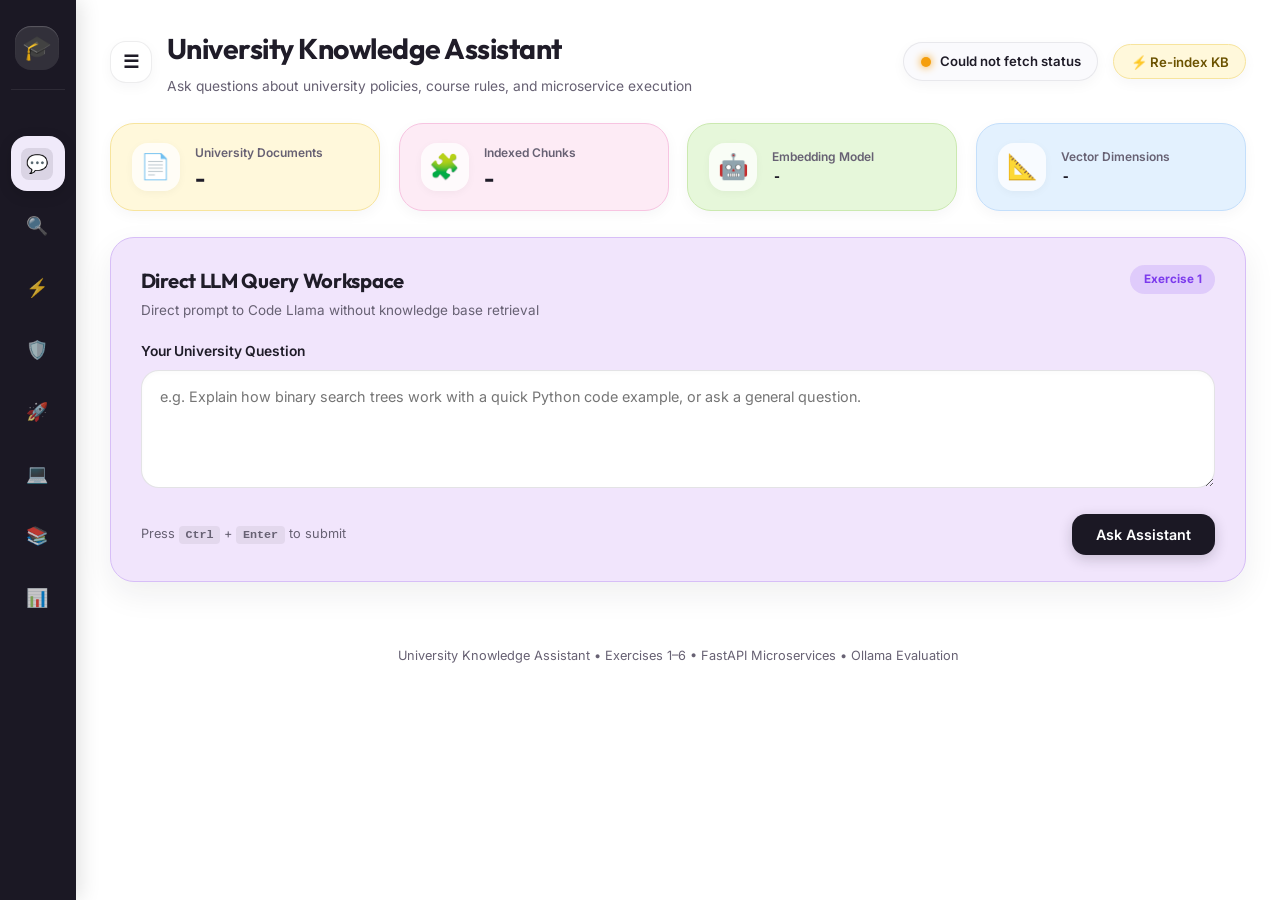
==== commit 4fb8ff9c: "Add Guardrails, Live Models, and Sourcegraph Codebase UI sections" ====
--- a/week-3/app/static/index.html
+++ b/week-3/app/static/index.html
@@ -52,6 +52,24 @@
           <span class="tab-badge">Ex 4</span>
         </button>
 
+        <button type="button" class="tab-btn" id="tab-guardrails" data-target="view-guardrails" role="tab" aria-selected="false" title="Guardrails Live Comparison">
+          <span class="tab-icon">🛡️</span>
+          <span class="tab-label">Guardrails Live</span>
+          <span class="tab-badge">Demo</span>
+        </button>
+
+        <button type="button" class="tab-btn" id="tab-live-models" data-target="view-live-models" role="tab" aria-selected="false" title="Live Model Comparison">
+          <span class="tab-icon">🚀</span>
+          <span class="tab-label">Live Models</span>
+          <span class="tab-badge">Demo</span>
+        </button>
+
+        <button type="button" class="tab-btn" id="tab-codebase" data-target="view-codebase" role="tab" aria-selected="false" title="Codebase & Repository Understanding">
+          <span class="tab-icon">💻</span>
+          <span class="tab-label">Codebase</span>
+          <span class="tab-badge">Sourcegraph</span>
+        </button>
+
         <button type="button" class="tab-btn" id="tab-kb" data-target="view-kb" role="tab" aria-selected="false" title="Knowledge Base Inspector (Exercise 2)">
           <span class="tab-icon">📚</span>
           <span class="tab-label">Knowledge Base</span>
@@ -440,6 +458,330 @@
       </section>
 
       <!-- ===================================================
+           TAB: GUARDRAILS LIVE COMPARISON
+           =================================================== -->
+      <section id="view-guardrails" class="tab-view hidden">
+        <div class="content-card card-white">
+          <div class="card-header-row">
+            <div>
+              <h2 class="card-title">Live Guardrails Comparison</h2>
+              <p class="card-subtitle">Evaluate live responses side-by-side with and without safety, length, and grounding guardrails</p>
+            </div>
+            <span class="pill-badge pill-purple">Live Safety Guardrails</span>
+          </div>
+
+          <div class="rag-info-banner">
+            <span class="info-icon">🛡️</span>
+            <div>
+              <strong>Guardrail Pipeline:</strong>
+              Validates input length (&le;500 chars), minimum retrieval similarity (&ge;0.65), and minimum grounded terms (&ge;2). Compare raw LLM completions against guarded outputs in real time.
+            </div>
+          </div>
+
+          <form id="guardrails-form">
+            <div class="form-group">
+              <label for="guardrails-question-input" class="form-label">Test Question for Guardrails</label>
+              <textarea
+                id="guardrails-question-input"
+                name="guardrails-question"
+                rows="3"
+                placeholder="e.g. Ask a university policy question (e.g. 'What is the attendance rule?') or an off-topic query (e.g. 'How do I cook pasta?')."
+                required
+              ></textarea>
+            </div>
+
+            <div class="form-options-row">
+              <button type="submit" id="btn-guardrails-run" class="btn-dark">
+                🛡️ Run Guardrails Comparison
+              </button>
+            </div>
+          </form>
+
+          <!-- Loading State -->
+          <div id="guardrails-loading-state" class="state-box hidden" role="status" aria-live="polite">
+            <div class="spinner"></div>
+            <p id="guardrails-loading-text">Running unguarded generation and validating guardrails pipeline...</p>
+          </div>
+
+          <!-- Output Side-by-Side Comparison -->
+          <div id="guardrails-output-container" class="hidden">
+            <div class="compare-grid">
+              <!-- Left Column: Without Guardrails -->
+              <div class="compare-column card-pink">
+                <div class="compare-col-header">
+                  <h3>Without Guardrails</h3>
+                  <span class="pill-badge pill-pink">Unguarded Direct LLM</span>
+                </div>
+                <p class="compare-hint">Raw completion without input length, retrieval evidence, or grounding validation.</p>
+                <div id="guardrails-unguarded-answer" class="response-text compare-text"></div>
+              </div>
+
+              <!-- Right Column: With Guardrails -->
+              <div class="compare-column card-green" id="guardrails-guarded-card">
+                <div class="compare-col-header">
+                  <h3>With Guardrails</h3>
+                  <span id="guardrails-status-badge" class="pill-badge pill-green">PASSED</span>
+                </div>
+                <p class="compare-hint">Validated output enforcing input length, similarity thresholds, and grounded context.</p>
+                
+                <div class="guardrail-reason-box" id="guardrails-reason-box">
+                  <strong>Guardrail Analysis / Status:</strong>
+                  <span id="guardrails-reason-text">Passed all validation checks.</span>
+                </div>
+
+                <div id="guardrails-guarded-answer" class="response-text compare-text" style="margin-top: 0.75rem;"></div>
+              </div>
+            </div>
+          </div>
+        </div>
+      </section>
+
+      <!-- ===================================================
+           TAB: LIVE MODEL COMPARISON
+           =================================================== -->
+      <section id="view-live-models" class="tab-view hidden">
+        <div class="content-card card-white">
+          <div class="card-header-row">
+            <div>
+              <h2 class="card-title">Live Multi-Model Comparison</h2>
+              <p class="card-subtitle">Run the same question concurrently across Code Llama 7B, Phi-3 Mini, and Qwen 2.5 3B with live metrics</p>
+            </div>
+            <span class="pill-badge pill-purple">Live Model Benchmarking</span>
+          </div>
+
+          <div class="rag-info-banner">
+            <span class="info-icon">⚡</span>
+            <div>
+              <strong>Live Inference:</strong>
+              Sends your prompt concurrently to each model API and records actual live completion latency and token metrics. Historical Week 4 benchmark metrics are kept separate in the Week 4 Evaluation tab.
+            </div>
+          </div>
+
+          <form id="live-models-form">
+            <div class="form-group">
+              <label for="live-models-question-input" class="form-label">Ask Live Multi-Model Question</label>
+              <textarea
+                id="live-models-question-input"
+                name="live-models-question"
+                rows="3"
+                placeholder="e.g. Write a Python function for binary search with comments, or explain how vector similarity search works."
+                required
+              ></textarea>
+            </div>
+
+            <div class="form-options-row">
+              <button type="submit" id="btn-live-models-run" class="btn-dark">
+                🚀 Compare Models Live
+              </button>
+            </div>
+          </form>
+
+          <!-- 3-Model Pastel Card Grid -->
+          <div id="live-models-grid" class="live-models-grid" style="margin-top: 1.5rem;">
+            
+            <!-- Code Llama 7B Card -->
+            <div class="live-model-card card-lavender" id="card-model-codellama">
+              <div class="live-model-card-header">
+                <div>
+                  <h3 class="live-model-title">Code Llama 7B</h3>
+                  <span class="live-model-tag">codellama:7b-instruct</span>
+                </div>
+                <span class="pill-badge pill-purple">7B Params</span>
+              </div>
+              
+              <div id="codellama-status" class="model-status-box hidden">
+                <div class="spinner spinner-sm"></div>
+                <span>Generating response...</span>
+              </div>
+
+              <div id="codellama-response" class="response-text live-model-response-text">
+                <p class="placeholder-text">Submit a question above to trigger live generation for Code Llama 7B.</p>
+              </div>
+
+              <div class="live-model-metrics-row">
+                <div class="live-metric">
+                  <span class="live-metric-label">Latency</span>
+                  <span class="live-metric-val font-mono" id="codellama-latency">-</span>
+                </div>
+                <div class="live-metric">
+                  <span class="live-metric-label">Eval Tokens</span>
+                  <span class="live-metric-val font-mono" id="codellama-eval-tokens">-</span>
+                </div>
+                <div class="live-metric">
+                  <span class="live-metric-label">Prompt Tokens</span>
+                  <span class="live-metric-val font-mono" id="codellama-prompt-tokens">-</span>
+                </div>
+              </div>
+            </div>
+
+            <!-- Phi-3 Mini Card -->
+            <div class="live-model-card card-green" id="card-model-phi3">
+              <div class="live-model-card-header">
+                <div>
+                  <h3 class="live-model-title">Phi-3 Mini</h3>
+                  <span class="live-model-tag">phi3:mini</span>
+                </div>
+                <span class="pill-badge pill-green">3.8B Params</span>
+              </div>
+
+              <div id="phi3-status" class="model-status-box hidden">
+                <div class="spinner spinner-sm"></div>
+                <span>Generating response...</span>
+              </div>
+
+              <div id="phi3-response" class="response-text live-model-response-text">
+                <p class="placeholder-text">Submit a question above to trigger live generation for Phi-3 Mini.</p>
+              </div>
+
+              <div class="live-model-metrics-row">
+                <div class="live-metric">
+                  <span class="live-metric-label">Latency</span>
+                  <span class="live-metric-val font-mono" id="phi3-latency">-</span>
+                </div>
+                <div class="live-metric">
+                  <span class="live-metric-label">Eval Tokens</span>
+                  <span class="live-metric-val font-mono" id="phi3-eval-tokens">-</span>
+                </div>
+                <div class="live-metric">
+                  <span class="live-metric-label">Prompt Tokens</span>
+                  <span class="live-metric-val font-mono" id="phi3-prompt-tokens">-</span>
+                </div>
+              </div>
+            </div>
+
+            <!-- Qwen 2.5 3B Card -->
+            <div class="live-model-card card-blue" id="card-model-qwen">
+              <div class="live-model-card-header">
+                <div>
+                  <h3 class="live-model-title">Qwen 2.5 3B</h3>
+                  <span class="live-model-tag">qwen2.5:3b</span>
+                </div>
+                <span class="pill-badge pill-blue">3B Params</span>
+              </div>
+
+              <div id="qwen-status" class="model-status-box hidden">
+                <div class="spinner spinner-sm"></div>
+                <span>Generating response...</span>
+              </div>
+
+              <div id="qwen-response" class="response-text live-model-response-text">
+                <p class="placeholder-text">Submit a question above to trigger live generation for Qwen 2.5 3B.</p>
+              </div>
+
+              <div class="live-model-metrics-row">
+                <div class="live-metric">
+                  <span class="live-metric-label">Latency</span>
+                  <span class="live-metric-val font-mono" id="qwen-latency">-</span>
+                </div>
+                <div class="live-metric">
+                  <span class="live-metric-label">Eval Tokens</span>
+                  <span class="live-metric-val font-mono" id="qwen-eval-tokens">-</span>
+                </div>
+                <div class="live-metric">
+                  <span class="live-metric-label">Prompt Tokens</span>
+                  <span class="live-metric-val font-mono" id="qwen-prompt-tokens">-</span>
+                </div>
+              </div>
+            </div>
+
+          </div>
+        </div>
+      </section>
+
+      <!-- ===================================================
+           TAB: CODEBASE UNDERSTANDING (SOURCEGRAPH INTEGRATION)
+           =================================================== -->
+      <section id="view-codebase" class="tab-view hidden">
+        <div class="content-card card-white">
+          <div class="card-header-row">
+            <div>
+              <h2 class="card-title">Codebase Understanding</h2>
+              <p class="card-subtitle">Ask questions about the project repository and understand how files, modules, and services work together.</p>
+            </div>
+            <span class="pill-badge pill-purple">Sourcegraph</span>
+          </div>
+
+          <div class="rag-info-banner">
+            <span class="info-icon">💻</span>
+            <div>
+              <strong>Repository Understanding (Sourcegraph Integration):</strong>
+              Analyze request execution flows, file dependencies, and architectural patterns across the repository using Sourcegraph semantic search and LLM context synthesis.
+            </div>
+          </div>
+
+          <form id="codebase-form">
+            <div class="form-group">
+              <label for="codebase-question-input" class="form-label">Ask About the Codebase</label>
+              <textarea
+                id="codebase-question-input"
+                name="codebase-question"
+                rows="4"
+                placeholder="Ask how a feature or request flows through the codebase... (e.g. 'How does the /api/ask request flow through the application?')"
+                required
+              ></textarea>
+            </div>
+
+            <div class="form-options-row">
+              <button type="submit" id="btn-codebase-run" class="btn-dark">
+                🔍 Analyze Codebase
+              </button>
+            </div>
+          </form>
+
+          <!-- Loading State -->
+          <div id="codebase-loading-state" class="state-box hidden" role="status" aria-live="polite">
+            <div class="spinner"></div>
+            <p id="codebase-loading-text">Analyzing repository...</p>
+          </div>
+
+          <!-- Error Banner -->
+          <div id="codebase-error-state" class="state-box error-box hidden" role="alert">
+            <span class="error-icon">⚠️</span>
+            <div class="error-content">
+              <strong>Codebase Analysis Error:</strong>
+              <span id="codebase-error-message"></span>
+            </div>
+          </div>
+
+          <!-- Output Container -->
+          <div id="codebase-output-container" class="hidden" style="margin-top: 1.5rem;">
+            
+            <!-- Answer Section -->
+            <section class="response-section card-green" id="codebase-answer-section">
+              <div class="response-header">
+                <h3>Codebase Explanation</h3>
+                <button type="button" id="codebase-copy-btn" class="btn-copy">Copy Explanation</button>
+              </div>
+              <div id="codebase-answer-text" class="response-text"></div>
+            </section>
+
+            <!-- Files Analyzed Section -->
+            <section class="codebase-files-section card-white" id="codebase-files-section" style="margin-top: 1.5rem;">
+              <div class="panel-header">
+                <div>
+                  <h3 class="panel-title">Files Analyzed</h3>
+                  <p class="panel-subtitle">Repository files inspected by Sourcegraph for this query</p>
+                </div>
+                <span class="pill-badge pill-purple" id="codebase-files-count">0 Files</span>
+              </div>
+              <div id="codebase-files-list" class="codebase-files-box"></div>
+            </section>
+
+            <!-- Sources Section -->
+            <section class="codebase-sources-section" id="codebase-sources-section" style="margin-top: 1.5rem;">
+              <div class="context-header">
+                <h3>Sources & Code Snippets</h3>
+                <span class="similarity-info-tag">Sourcegraph Code Matches</span>
+              </div>
+              <p class="context-subtext">Exact line ranges and code context returned by the backend:</p>
+              <div id="codebase-sources-list" class="codebase-sources-grid"></div>
+            </section>
+
+          </div>
+        </div>
+      </section>
+
+      <!-- ===================================================
            TAB 4: KNOWLEDGE BASE INSPECTOR (EXERCISE 2)
            =================================================== -->
       <section id="view-kb" class="tab-view hidden">
--- a/week-3/app/static/style.css
+++ b/week-3/app/static/style.css
@@ -1732,3 +1732,247 @@
     font-size: 1.5rem;
   }
 }
+
+/* =========================================================
+   GUARDRAILS & LIVE MODEL COMPARISON STYLES
+   ========================================================= */
+
+/* Guardrails Reason Box */
+.guardrail-reason-box {
+  background: rgba(255, 255, 255, 0.75);
+  border: 1px solid rgba(31, 28, 40, 0.12);
+  border-radius: var(--radius-inner);
+  padding: 0.85rem 1rem;
+  margin-top: 0.85rem;
+  font-size: 0.88rem;
+  color: var(--text-main);
+  line-height: 1.45;
+}
+
+.guardrail-reason-box strong {
+  display: block;
+  font-size: 0.75rem;
+  text-transform: uppercase;
+  letter-spacing: 0.5px;
+  color: var(--text-muted);
+  margin-bottom: 0.25rem;
+}
+
+.pill-badge.pill-red {
+  background: #FEE2E2;
+  color: #991B1B;
+  border: 1px solid #FCA5A5;
+}
+
+.pill-badge.pill-amber {
+  background: #FEF3C7;
+  color: #92400E;
+  border: 1px solid #FCD34D;
+}
+
+/* Live Model Comparison Grid */
+.live-models-grid {
+  display: grid;
+  grid-template-columns: repeat(3, 1fr);
+  gap: 1.25rem;
+}
+
+@media (max-width: 1024px) {
+  .live-models-grid {
+    grid-template-columns: 1fr;
+  }
+}
+
+.live-model-card {
+  border-radius: var(--radius-card);
+  padding: 1.5rem;
+  display: flex;
+  flex-direction: column;
+  box-shadow: var(--shadow-sm);
+  transition: transform 0.2s ease, box-shadow 0.2s ease;
+  min-height: 380px;
+}
+
+.live-model-card:hover {
+  transform: translateY(-2px);
+  box-shadow: var(--shadow-md);
+}
+
+.live-model-card-header {
+  display: flex;
+  align-items: flex-start;
+  justify-content: space-between;
+  margin-bottom: 1.25rem;
+  padding-bottom: 0.85rem;
+  border-bottom: 1px solid rgba(31, 28, 40, 0.08);
+}
+
+.live-model-title {
+  font-family: var(--font-heading);
+  font-size: 1.15rem;
+  font-weight: 700;
+  color: var(--text-main);
+}
+
+.live-model-tag {
+  font-family: var(--font-mono);
+  font-size: 0.75rem;
+  color: var(--text-muted);
+}
+
+.live-model-response-text {
+  flex: 1;
+  min-height: 180px;
+  max-height: 350px;
+  overflow-y: auto;
+  font-size: 0.9rem;
+  line-height: 1.6;
+  background: rgba(255, 255, 255, 0.6);
+  border: 1px solid rgba(31, 28, 40, 0.06);
+  border-radius: var(--radius-inner);
+  padding: 1rem;
+  margin-bottom: 1.25rem;
+  white-space: pre-wrap;
+}
+
+.placeholder-text {
+  color: var(--text-light);
+  font-style: italic;
+}
+
+.model-status-box {
+  display: flex;
+  align-items: center;
+  gap: 0.65rem;
+  font-size: 0.85rem;
+  font-weight: 500;
+  color: var(--accent-purple);
+  margin-bottom: 0.85rem;
+}
+
+.spinner-sm {
+  width: 18px;
+  height: 18px;
+  border-width: 2px;
+}
+
+.live-model-metrics-row {
+  display: grid;
+  grid-template-columns: repeat(3, 1fr);
+  gap: 0.5rem;
+  margin-top: auto;
+  padding-top: 0.85rem;
+  border-top: 1px solid rgba(31, 28, 40, 0.08);
+}
+
+.live-metric {
+  background: rgba(255, 255, 255, 0.8);
+  border: 1px solid rgba(31, 28, 40, 0.08);
+  border-radius: var(--radius-btn);
+  padding: 0.5rem 0.65rem;
+  display: flex;
+  flex-direction: column;
+}
+
+.live-metric-label {
+  font-size: 0.68rem;
+  color: var(--text-muted);
+  text-transform: uppercase;
+  letter-spacing: 0.4px;
+}
+
+.live-metric-val {
+  font-size: 0.9rem;
+  font-weight: 700;
+  color: var(--text-main);
+  margin-top: 0.15rem;
+}
+
+/* =========================================================
+   CODEBASE UNDERSTANDING (SOURCEGRAPH INTEGRATION) STYLES
+   ========================================================= */
+
+.codebase-files-box {
+  display: flex;
+  flex-direction: column;
+  gap: 0.5rem;
+  margin-top: 1rem;
+}
+
+.codebase-file-item {
+  display: flex;
+  align-items: center;
+  gap: 0.65rem;
+  background: rgba(255, 255, 255, 0.85);
+  border: 1px solid rgba(31, 28, 40, 0.08);
+  border-radius: var(--radius-inner);
+  padding: 0.75rem 1rem;
+  font-family: var(--font-mono);
+  font-size: 0.88rem;
+  color: var(--accent-purple);
+  font-weight: 600;
+  transition: border-color 0.2s ease, background 0.2s ease;
+}
+
+.codebase-file-item:hover {
+  border-color: var(--card-lavender-border);
+  background: var(--card-white);
+}
+
+.codebase-file-icon {
+  font-size: 1rem;
+}
+
+.codebase-sources-grid {
+  display: flex;
+  flex-direction: column;
+  gap: 1.25rem;
+  margin-top: 1rem;
+}
+
+.codebase-source-card {
+  background: #FAFAFD;
+  border: 1px solid rgba(31, 28, 40, 0.1);
+  border-radius: var(--radius-card);
+  padding: 1.25rem 1.5rem;
+  box-shadow: var(--shadow-sm);
+  display: flex;
+  flex-direction: column;
+  gap: 0.85rem;
+}
+
+.codebase-source-header {
+  display: flex;
+  align-items: center;
+  justify-content: space-between;
+  flex-wrap: wrap;
+  gap: 0.5rem;
+  padding-bottom: 0.65rem;
+  border-bottom: 1px solid rgba(31, 28, 40, 0.06);
+}
+
+.codebase-source-file {
+  font-family: var(--font-mono);
+  font-weight: 700;
+  font-size: 0.92rem;
+  color: var(--text-main);
+  display: flex;
+  align-items: center;
+  gap: 0.5rem;
+}
+
+.codebase-snippet-pre {
+  background: #1E1B28;
+  color: #F0EAFA;
+  padding: 1rem 1.25rem;
+  border-radius: var(--radius-inner);
+  font-family: var(--font-mono);
+  font-size: 0.85rem;
+  line-height: 1.55;
+  overflow-x: auto;
+  white-space: pre;
+  border: 1px solid rgba(255, 255, 255, 0.08);
+  box-shadow: inset 0 2px 4px rgba(0, 0, 0, 0.2);
+}
+
+
